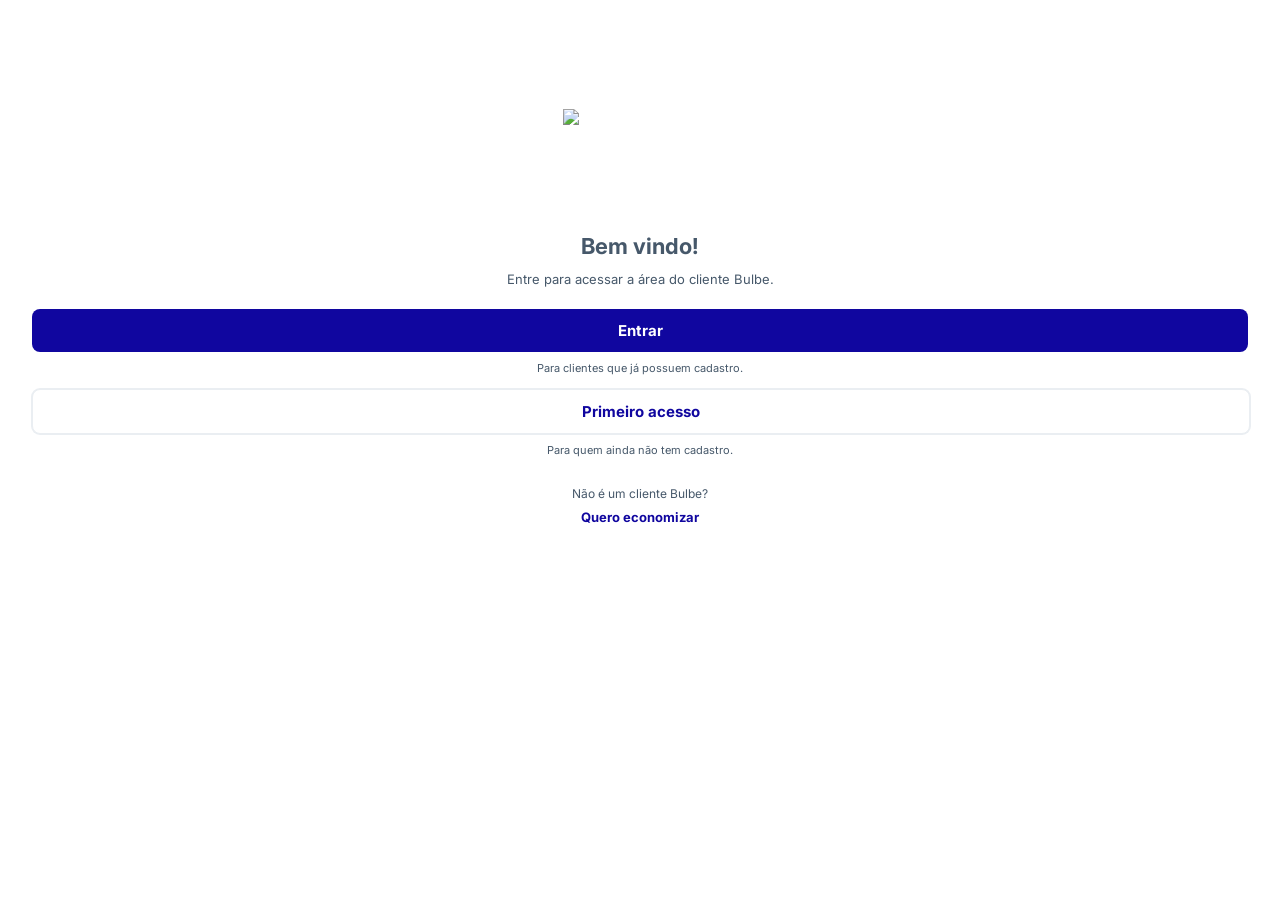
==== pages/acesso.html @ 4865ca11 "Adiciona js a tela de acesso" ====
<!DOCTYPE html>
<html lang="pt-BR">

<head>
    <meta charset="UTF-8">
    <meta name="viewport" content="width=device-width, initial-scale=1">
    <title>Bulbe · Acesso</title>
    <link rel="preconnect" href="https://fonts.googleapis.com">
    <link rel="preconnect" href="https://fonts.gstatic.com" crossorigin>
    <link href="https://fonts.googleapis.com/css2?family=Inter:wght@400;700&display=swap" rel="stylesheet">
    <link rel="stylesheet" href="assets/css/tamplate01.css">
    <link rel="stylesheet" href="assets/css/solucao-acesso.css">
</head>

<body>
    <main class="acesso">
        <header class="acesso__topo">
            <img class="acesso__logo" src="../assets/logo-bulbe-branco.svg" alt="bulbe">
            <p class="acesso__slogan">sua próxima energia</p>
        </header>

        <section class="acesso__painel">
            <h1 class="acesso__titulo">Bem vindo!</h1>
            <p class="acesso__descricao">Entre para acessar a área do cliente Bulbe.</p>

            <a class="acesso__botao acesso__botao--primario" href="#">Entrar</a>
            <p class="acesso__legenda">Para clientes que já possuem cadastro.</p>

            <a class="acesso__botao acesso__botao--secundario" href="#">Primeiro acesso</a>
            <p class="acesso__legenda">Para quem ainda não tem cadastro.</p>

            <p class="acesso__pergunta">Não é um cliente Bulbe?</p>
            <a class="acesso__link" href="#">Quero economizar</a>
        </section>
    </main>
    <script src="../assets/js/acesso.js"></script>
</body>

</html>
---- pages/assets/css/solucao-acesso.css ----
/* ==========================================================================
   solucao.css — letras, botões, cores, espaçamentos e padding da tela
   Fonte das medidas: Figma, frame "01_Acesso 1" (390 × 844)
   Depende do template.css (que define o topo azul e o painel branco)
   ========================================================================== */

:root {
    --cor-texto: #46586a;
    --cor-destaque: #10069f;
    --cor-branco: #ffffff;
    --cor-borda-botao: #eaeef2;

    --fonte: "Inter", system-ui, -apple-system, "Segoe UI", Roboto, sans-serif;
    --raio-botao: 8px;
    --altura-botao: 43px;
    --margem-lateral: 24px;
}

.acesso {
    font-family: var(--fonte);
    text-align: center;
    -webkit-font-smoothing: antialiased;
}

/* ---------- Topo azul ---------- */

.acesso__topo {
    display: flex;
    flex-direction: column;
    align-items: center;
    padding: 101px var(--margem-lateral) 0;
    color: var(--cor-branco);
}

.acesso__logo {
    display: block;
    height: 70px;
    width: auto;
    font-size: 54px;
    font-weight: 700;
    line-height: 65px;
    color: var(--cor-branco);
}

.acesso__slogan {
    margin: 3px 0 0;
    font-size: 14px;
    font-weight: 400;
    line-height: 17px;
}

/* ---------- Painel branco ---------- */

.acesso__painel {
    display: flex;
    flex-direction: column;
    padding: 34px var(--margem-lateral) 40px;
    color: var(--cor-texto);
}

.acesso__titulo {
    margin: 0;
    font-size: 22px;
    font-weight: 700;
    line-height: 27px;
}

.acesso__descricao {
    margin: 11px 0 0;
    font-size: 13px;
    font-weight: 400;
    line-height: 16px;
}

/* ---------- Botões ---------- */

.acesso__botao {
    display: flex;
    align-items: center;
    justify-content: center;
    width: 100%;
    height: var(--altura-botao);
    border: 0;
    border-radius: var(--raio-botao);
    font-family: inherit;
    font-size: 15px;
    font-weight: 700;
    line-height: 18px;
    text-decoration: none;
    cursor: pointer;
}

.acesso__botao--primario {
    margin-top: 22px;
    background: var(--cor-destaque);
    color: var(--cor-branco);
}

.acesso__botao--secundario {
    margin-top: 14px;
    background: var(--cor-branco);
    border: 1px solid var(--cor-borda-botao);
    box-shadow: 0 0 0 1px var(--cor-borda-botao);
    color: var(--cor-destaque);
}

.acesso__botao:focus-visible,
.acesso__link:focus-visible {
    outline: 3px solid rgba(16, 6, 159, 0.4);
    outline-offset: 3px;
}

/* ---------- Textos de apoio ---------- */

.acesso__legenda {
    margin: 10px 0 0;
    font-size: 11px;
    font-weight: 400;
    line-height: 13px;
}

.acesso__pergunta {
    margin: 29px 0 0;
    font-size: 12px;
    font-weight: 400;
    line-height: 15px;
}

.acesso__link {
    display: block;
    width: fit-content;
    margin: 8px auto 0;
    font-size: 13px;
    font-weight: 700;
    line-height: 16px;
    color: var(--cor-destaque);
    text-decoration: none;
}

.acesso__link:hover {
    text-decoration: underline;
}
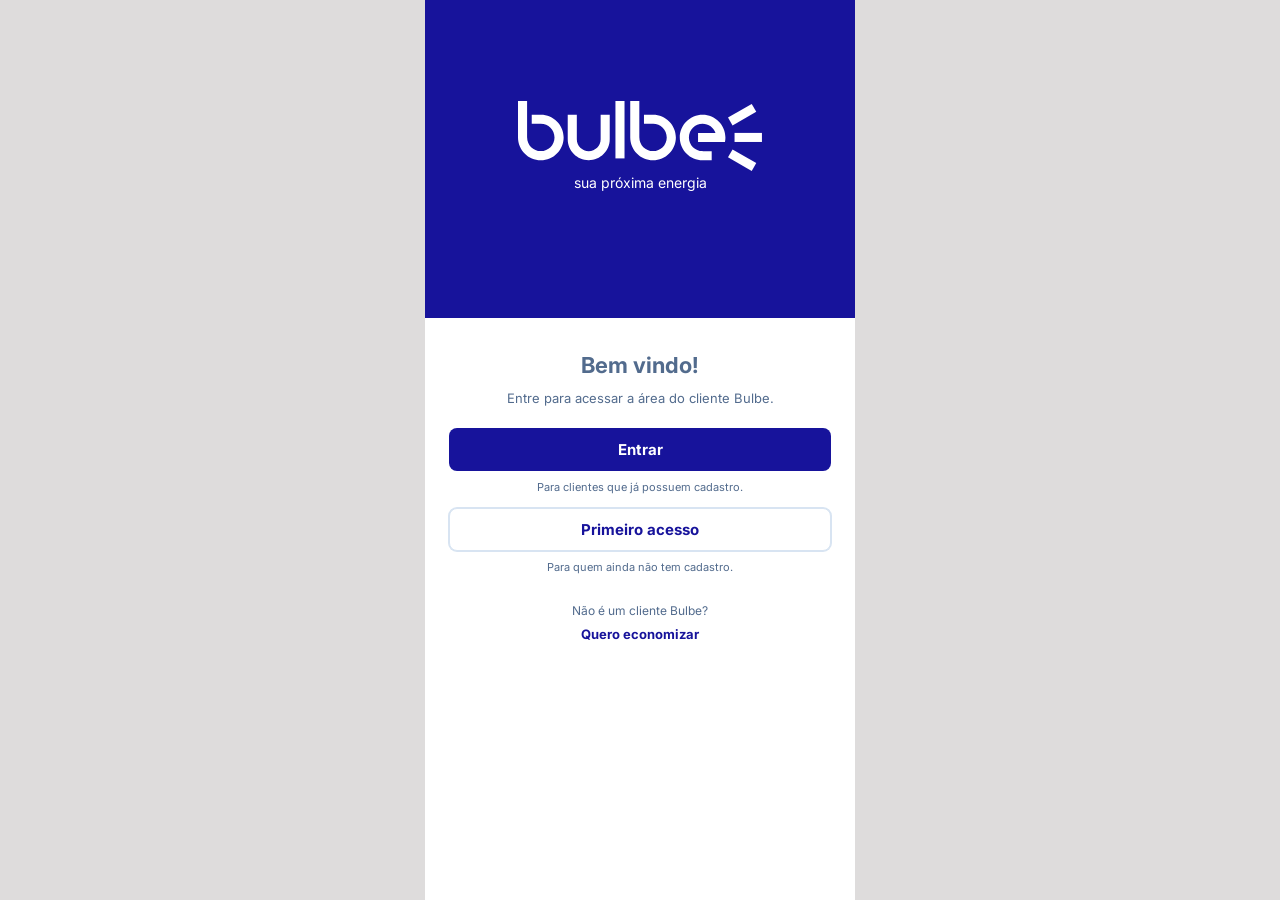
==== commit c3e0338d: "refactor: integra estilos da tela de acesso ao CSS compartilhado" ====
--- a/pages/acesso.html
+++ b/pages/acesso.html
@@ -8,14 +8,13 @@
     <link rel="preconnect" href="https://fonts.googleapis.com">
     <link rel="preconnect" href="https://fonts.gstatic.com" crossorigin>
     <link href="https://fonts.googleapis.com/css2?family=Inter:wght@400;700&display=swap" rel="stylesheet">
-    <link rel="stylesheet" href="assets/css/tamplate01.css">
-    <link rel="stylesheet" href="assets/css/solucao-acesso.css">
+    <link rel="stylesheet" href="../assets/css/style.css">
 </head>
 
 <body>
     <main class="acesso">
         <header class="acesso__topo">
-            <img class="acesso__logo" src="../assets/logo-bulbe-branco.svg" alt="bulbe">
+            <img class="acesso__logo" src="../assets/img/logo.svg" alt="Logo Bulbe">
             <p class="acesso__slogan">sua próxima energia</p>
         </header>
 
--- a/assets/css/style.css
+++ b/assets/css/style.css
@@ -0,0 +1,822 @@
+/* =====================================================
+   PARTE 1 — TEMPLATE
+   Logo, seta de voltar e economia contratada com sucesso
+===================================================== */
+
+.brand-header {
+  height: 51px;
+  display: flex;
+  justify-content: center;
+  align-items: center;
+  border-bottom: 3px solid #c9d7e2;
+}
+
+.brand-header {
+  width: 100%;
+  height: 55px;
+  position: relative;
+  display: flex;
+  align-items: center;
+  justify-content: center;
+  background: #fff;
+  border-bottom: 3px solid #c9d7e2;
+  box-sizing: border-box;
+}
+
+.brand-logo {
+  display: block;
+  width: 90px;
+  height: 35px;
+  object-fit: contain;
+  position: absolute;
+  left: 50%;
+  top: 50%;
+  transform: translate(-50%, -50%);
+}
+
+.back-button {
+  position: absolute;
+  left: 20px;
+  top: 50%;
+  transform: translateY(-50%);
+  display: flex;
+  align-items: center;
+  justify-content: center;
+}
+
+.back-button img {
+  display: block;
+  width: 53px;
+  height: 53px;
+  object-fit: contain;
+}
+
+.success-banner {
+  margin: 5px 11px 0;
+  min-height: 29px;
+  display: flex;
+  justify-content: center;
+  align-items: center;
+  gap: 4px;
+  border-radius: 6px;
+  background: #e3f8ef;
+  color: #00996a;
+  font-size: 10px;
+  font-weight: 700;
+}
+
+
+
+/* =====================================================
+   PARTE 2 — US1
+   Conteúdo da adesão e Assistente Bulbe
+===================================================== */
+
+/* Configurações gerais */
+
+* {
+  box-sizing: border-box;
+}
+
+:root {
+  --blue: #17139b;
+  --border: #d8e4f2;
+  --muted: #8195b2;
+  --green: #009f70;
+}
+
+html {
+  min-width: 320px;
+  background: #dedcdc;
+}
+
+body {
+  margin: 0;
+  padding: 0;
+  color: var(--blue);
+  font-family: Arial, Helvetica, sans-serif;
+  background: #dedcdc;
+}
+
+button,
+input {
+  font: inherit;
+}
+
+button {
+  cursor: pointer;
+}
+
+/* Estrutura principal */
+
+.phone-screen {
+  width: 100%;
+  max-width: 375px;
+  min-height: 667px;
+  margin: 0 auto;
+  padding-bottom: 17px;
+  background: #fff;
+  overflow: hidden;
+}
+
+/* Logo e elementos gráficos */
+
+.logo {
+  display: flex;
+  align-items: center;
+  gap: 6px;
+  font-size: 21px;
+  line-height: 1;
+  font-weight: 700;
+  letter-spacing: -0.7px;
+}
+
+.logo-mark {
+  width: 13px;
+  height: 23px;
+  display: flex;
+  flex-direction: column;
+  justify-content: space-between;
+  margin-left: 1px;
+}
+
+.logo-mark i,
+.mini-logo i {
+  display: block;
+  width: 11px;
+  height: 4px;
+  border-radius: 1px;
+  background: #00b98b;
+  transform: skewY(-22deg);
+}
+
+.logo-mark i:nth-child(2),
+.mini-logo i:nth-child(2) {
+  background: #00a6d8;
+  transform: skewY(0);
+}
+
+.logo-mark i:nth-child(3),
+.mini-logo i:nth-child(3) {
+  background: #ff8b36;
+  transform: skewY(22deg);
+}
+
+/* Título principal */
+
+.phone-screen h1 {
+  margin: 13px 14px 20px;
+  font-size: 17px;
+  line-height: 1.25;
+  letter-spacing: -0.25px;
+}
+
+/* Caixa de informações */
+
+.important-box {
+  margin: 0 11px;
+  min-height: 72px;
+  padding: 11px 11px 9px;
+  border-radius: 7px;
+  background: #edf5fc;
+  color: #526b8d;
+}
+
+.important-box strong {
+  display: block;
+  margin-bottom: 5px;
+  font-size: 9px;
+  color: var(--blue);
+}
+
+.important-box p {
+  margin: 0;
+  max-width: 255px;
+  font-size: 10px;
+  font-weight: 600;
+  line-height: 1.45;
+}
+
+/* Separador do assistente */
+
+.sheet-handle {
+  width: 51px;
+  height: 4px;
+  margin: 16px auto 10px;
+  border-radius: 9px;
+  background: #d8e0eb;
+}
+
+/* Área do assistente */
+
+.chat {
+  padding: 0 13px;
+}
+
+.chat-heading {
+  display: flex;
+  align-items: center;
+  justify-content: space-between;
+  margin-bottom: 10px;
+}
+
+.chat-heading h2 {
+  margin: 0 0 2px;
+  font-size: 16px;
+  line-height: 1.2;
+}
+
+.chat-heading p {
+  margin: 0;
+  color: var(--muted);
+  font-size: 10px;
+}
+
+/* Botão fechar */
+
+.close-button {
+  width: 24px;
+  height: 28px;
+  padding: 0;
+  border: 0;
+  background: transparent;
+  color: #526a88;
+  font-size: 25px;
+  font-weight: 300;
+  line-height: 1;
+}
+
+/* Mensagem inicial */
+
+.message-row {
+  display: flex;
+  align-items: flex-start;
+  gap: 8px;
+}
+
+.bot-avatar {
+  flex: 0 0 25px;
+  width: 25px;
+  height: 25px;
+  margin-top: 7px;
+  display: grid;
+  place-items: center;
+  border: 1px solid #e1e7f0;
+  border-radius: 50%;
+  background: #fff;
+}
+
+.mini-logo {
+  display: flex;
+  flex-direction: column;
+  gap: 3px;
+}
+
+.mini-logo i {
+  width: 10px;
+  height: 3px;
+}
+
+.message-bubble {
+  flex: 1;
+  min-height: 59px;
+  padding: 7px 9px;
+  border-radius: 8px;
+  background: #edf5fc;
+  color: #344e74;
+  font-size: 10px;
+  line-height: 1.5;
+}
+
+.message-time {
+  margin: 6px 0 11px 38px;
+  color: #8ca0bd;
+  font-size: 8px;
+}
+
+/* Dúvidas frequentes */
+
+.faq-title {
+  margin: 0 0 7px;
+  color: #526b8d;
+  font-size: 10px;
+  font-weight: 700;
+}
+
+.faq-list {
+  display: flex;
+  flex-direction: column;
+  gap: 5px;
+}
+
+.faq-button {
+  width: 100%;
+  min-height: 38px;
+  padding: 0 9px;
+  display: flex;
+  align-items: center;
+  justify-content: space-between;
+  gap: 8px;
+  border: 1px solid var(--border);
+  border-radius: 6px;
+  background: #fff;
+  color: var(--blue);
+  text-align: left;
+  font-size: 10px;
+}
+
+.faq-button b {
+  font-size: 23px;
+  font-weight: 600;
+  line-height: 1;
+}
+
+/* Acessibilidade dos botões */
+
+.faq-button:focus-visible,
+.close-button:focus-visible,
+.message-form button:focus-visible {
+  outline: 2px solid #00a878;
+  outline-offset: 2px;
+}
+
+/* Respostas do assistente */
+
+.chat-response {
+  margin-top: 9px;
+  padding: 9px 10px;
+  border-radius: 7px;
+  background: #edf5fc;
+  color: #344e74;
+  font-size: 10px;
+  line-height: 1.45;
+}
+
+/* Campo de mensagem */
+
+.message-form {
+  height: 40px;
+  margin-top: 22px;
+  display: flex;
+  align-items: center;
+  border: 1px solid var(--border);
+  border-radius: 7px;
+  background: #fff;
+}
+
+.message-form input {
+  min-width: 0;
+  flex: 1;
+  height: 100%;
+  padding: 0 10px;
+  border: 0;
+  outline: none;
+  border-radius: 7px;
+  color: #344e74;
+  font-size: 10px;
+}
+
+.message-form input::placeholder {
+  color: #8ba0bd;
+}
+
+.message-form button {
+  flex: 0 0 39px;
+  height: 100%;
+  display: grid;
+  place-items: center;
+  border: 0;
+  border-radius: 7px;
+  background: #fff;
+}
+
+.send-icon {
+  width: 0;
+  height: 0;
+  border-top: 8px solid transparent;
+  border-bottom: 8px solid transparent;
+  border-left: 16px solid var(--blue);
+  transform: rotate(-43deg);
+}
+
+/* Responsividade */
+
+@media (max-width: 374px) {
+  .phone-screen {
+    min-height: 100vh;
+  }
+
+  .chat {
+    padding-right: 11px;
+    padding-left: 11px;
+  }
+
+  .phone-screen h1 {
+    font-size: 16px;
+  }
+}
+
+
+
+/* =====================================================
+   PARTE 3 — US2: TELA DE ACESSO
+   Estrutura, identidade visual e componentes de acesso
+===================================================== */
+
+/* Estrutura principal */
+
+.acesso {
+  --acesso-branco: #ffffff;
+  --acesso-texto: #526b8d;
+  --acesso-margem: 24px;
+
+  display: flex;
+  flex-direction: column;
+  width: 100%;
+  max-width: 430px;
+  min-height: 100vh;
+  min-height: 100dvh;
+  margin: 0 auto;
+  background: var(--acesso-branco);
+  color: var(--acesso-texto);
+  font-family: "Inter", system-ui, -apple-system, "Segoe UI", Roboto, sans-serif;
+  text-align: center;
+  -webkit-font-smoothing: antialiased;
+}
+
+/* Topo azul */
+
+.acesso__topo {
+  flex: 0 0 318px;
+  height: 318px;
+  display: flex;
+  flex-direction: column;
+  align-items: center;
+  padding: 101px var(--acesso-margem) 0;
+  background: var(--blue);
+  color: var(--acesso-branco);
+}
+
+/* Logotipo */
+
+.acesso__logo {
+  display: block;
+  height: 70px;
+  width: auto;
+  font-size: 54px;
+  font-weight: 700;
+  line-height: 65px;
+  color: var(--acesso-branco);
+  filter: brightness(0) invert(1);
+}
+
+/* Slogan */
+
+.acesso__slogan {
+  margin: 3px 0 0;
+  font-size: 14px;
+  font-weight: 400;
+  line-height: 17px;
+}
+
+/* Painel branco */
+
+.acesso__painel {
+  flex: 1 1 auto;
+  display: flex;
+  flex-direction: column;
+  padding: 34px var(--acesso-margem) 40px;
+  background: var(--acesso-branco);
+  color: var(--acesso-texto);
+}
+
+/* Título */
+
+.acesso__titulo {
+  margin: 0;
+  font-size: 22px;
+  font-weight: 700;
+  line-height: 27px;
+  color: var(--acesso-texto);
+}
+
+/* Descrição */
+
+.acesso__descricao {
+  margin: 11px 0 0;
+  font-size: 13px;
+  font-weight: 400;
+  line-height: 16px;
+}
+
+/* Botões de acesso */
+
+.acesso__botao {
+  display: flex;
+  align-items: center;
+  justify-content: center;
+  width: 100%;
+  height: 43px;
+  border: 0;
+  border-radius: 8px;
+  font-family: inherit;
+  font-size: 15px;
+  font-weight: 700;
+  line-height: 18px;
+  text-decoration: none;
+  cursor: pointer;
+}
+
+/* Botão principal: Entrar */
+
+.acesso__botao--primario {
+  margin-top: 22px;
+  background: var(--blue);
+  color: var(--acesso-branco);
+}
+
+/* Botão secundário: Primeiro acesso */
+
+.acesso__botao--secundario {
+  margin-top: 14px;
+  background: var(--acesso-branco);
+  border: 1px solid var(--border);
+  box-shadow: 0 0 0 1px var(--border);
+  color: var(--blue);
+}
+
+/* Acessibilidade */
+
+.acesso__botao:focus-visible,
+.acesso__link:focus-visible {
+  outline: 3px solid rgba(23, 19, 155, 0.4);
+  outline-offset: 3px;
+}
+
+/* Legendas dos botões */
+
+.acesso__legenda {
+  margin: 10px 0 0;
+  font-size: 11px;
+  font-weight: 400;
+  line-height: 13px;
+}
+
+/* Pergunta inferior */
+
+.acesso__pergunta {
+  margin: 29px 0 0;
+  font-size: 12px;
+  font-weight: 400;
+  line-height: 15px;
+}
+
+/* Link: Quero economizar */
+
+.acesso__link {
+  display: block;
+  width: fit-content;
+  margin: 8px auto 0;
+  font-size: 13px;
+  font-weight: 700;
+  line-height: 16px;
+  color: var(--blue);
+  text-decoration: none;
+}
+
+.acesso__link:hover {
+  text-decoration: underline;
+}
+
+
+
+/* =====================================================
+   PARTE 4 — US3
+   Cadastro e titularidade da conta de luz
+===================================================== */
+
+/* Estrutura das telas */
+
+.phone-screen.us3 {
+  padding-bottom: 0;
+}
+
+.us3 .screen {
+  min-height: 613px;
+  padding: 22px 20px 12px;
+  display: flex;
+  flex-direction: column;
+}
+
+.us3 [hidden] {
+  display: none !important;
+}
+
+/* Contador e barra de progresso */
+
+.us3 .step-number {
+  position: absolute;
+  right: 20px;
+  color: #526b8d;
+  font-size: 11px;
+}
+
+.us3 .progress-bar {
+  height: 3px;
+  background: #c9d7e2;
+}
+
+.us3 .progress-fill {
+  width: 33.33%;
+  height: 100%;
+  background: var(--green);
+}
+
+/* Títulos e textos */
+
+.phone-screen.us3 h1 {
+  margin: 0 0 9px;
+  font-size: 19px;
+  line-height: 1.12;
+  letter-spacing: normal;
+}
+
+.us3 h2 {
+  margin: 18px 0 9px;
+  color: #344e74;
+  font-size: 12px;
+}
+
+.us3 .subtitle {
+  margin: 0 0 16px;
+  color: #526b8d;
+  font-size: 11px;
+}
+
+.us3 .description {
+  margin: 0 0 15px;
+  color: #526b8d;
+  font-size: 12px;
+  line-height: 1.4;
+}
+
+.us3 .terms {
+  margin-top: 14px;
+  color: #526b8d;
+  font-size: 10px;
+  line-height: 1.4;
+}
+
+/* Campos do formulário */
+
+.us3 label,
+.us3 .question {
+  margin: 8px 0 5px;
+  color: #344e74;
+  font-size: 11px;
+  font-weight: bold;
+}
+
+.us3 input:not([type="checkbox"]),
+.us3 select {
+  width: 100%;
+  height: 43px;
+  padding: 0 12px;
+  border: 1px solid var(--border);
+  border-radius: 6px;
+  outline: none;
+  background: white;
+  color: #344e74;
+  font-size: 12px;
+  font-family: inherit;
+}
+
+.us3 input::placeholder {
+  color: #a4b6ca;
+}
+
+.us3 input:focus,
+.us3 select:focus {
+  border-color: var(--blue);
+}
+
+/* Caixas informativas */
+
+.us3 .info-box {
+  margin-top: 12px;
+  padding: 13px;
+  border-radius: 6px;
+  background: #edf5fc;
+  color: #526b8d;
+  font-size: 11px;
+  line-height: 1.5;
+}
+
+/* Botões principais */
+
+.us3 .primary-button {
+  width: 100%;
+  min-height: 40px;
+  margin-top: auto;
+  border: none;
+  border-radius: 5px;
+  background: var(--blue);
+  color: white;
+  font-size: 12px;
+  font-weight: bold;
+  cursor: pointer;
+}
+
+.us3 .primary-button:hover {
+  background: #100d79;
+}
+
+/* Seleção da titularidade */
+
+.us3 .question {
+  margin-top: 8px;
+  margin-bottom: 10px;
+}
+
+.us3 .choice-buttons {
+  display: flex;
+  gap: 12px;
+}
+
+.us3 .choice-buttons button {
+  flex: 1;
+  height: 45px;
+  border: 1px solid var(--border);
+  border-radius: 6px;
+  background: white;
+  color: #344e74;
+  font-size: 12px;
+  font-weight: bold;
+}
+
+.us3 .choice-buttons button.selected {
+  border: 2px solid var(--blue);
+  color: var(--blue);
+}
+
+/* Campos específicos de titularidade */
+
+.us3 #campos-sim,
+.us3 #campos-nao {
+  margin-top: 5px;
+}
+
+.us3 #campos-sim label,
+.us3 #campos-nao label:not(.checkbox-label) {
+  display: block;
+}
+
+/* Checkboxes */
+
+.us3 .checkbox-label {
+  display: flex;
+  align-items: center;
+  gap: 8px;
+  margin-top: 14px;
+  color: #526b8d;
+  font-size: 10px;
+  font-weight: normal;
+  line-height: 1.4;
+  cursor: pointer;
+}
+
+.us3 .checkbox-label input {
+  accent-color: var(--blue);
+}
+
+/* Opção de salvar os dados */
+
+.us3 .save-option {
+  margin-top: auto;
+  margin-bottom: 15px;
+}
+
+.us3 #tela2 .primary-button {
+  margin-top: 0;
+}
+
+.us3 #tela2 .save-option[hidden] ~ .primary-button {
+  margin-top: auto;
+}
+
+/* Responsividade da US3 */
+
+@media (max-width: 374px) {
+  .phone-screen.us3 {
+    min-height: 100vh;
+  }
+
+  .us3 .screen {
+    padding-left: 15px;
+    padding-right: 15px;
+  }
+
+  .phone-screen.us3 h1 {
+    font-size: 17px;
+  }
+}
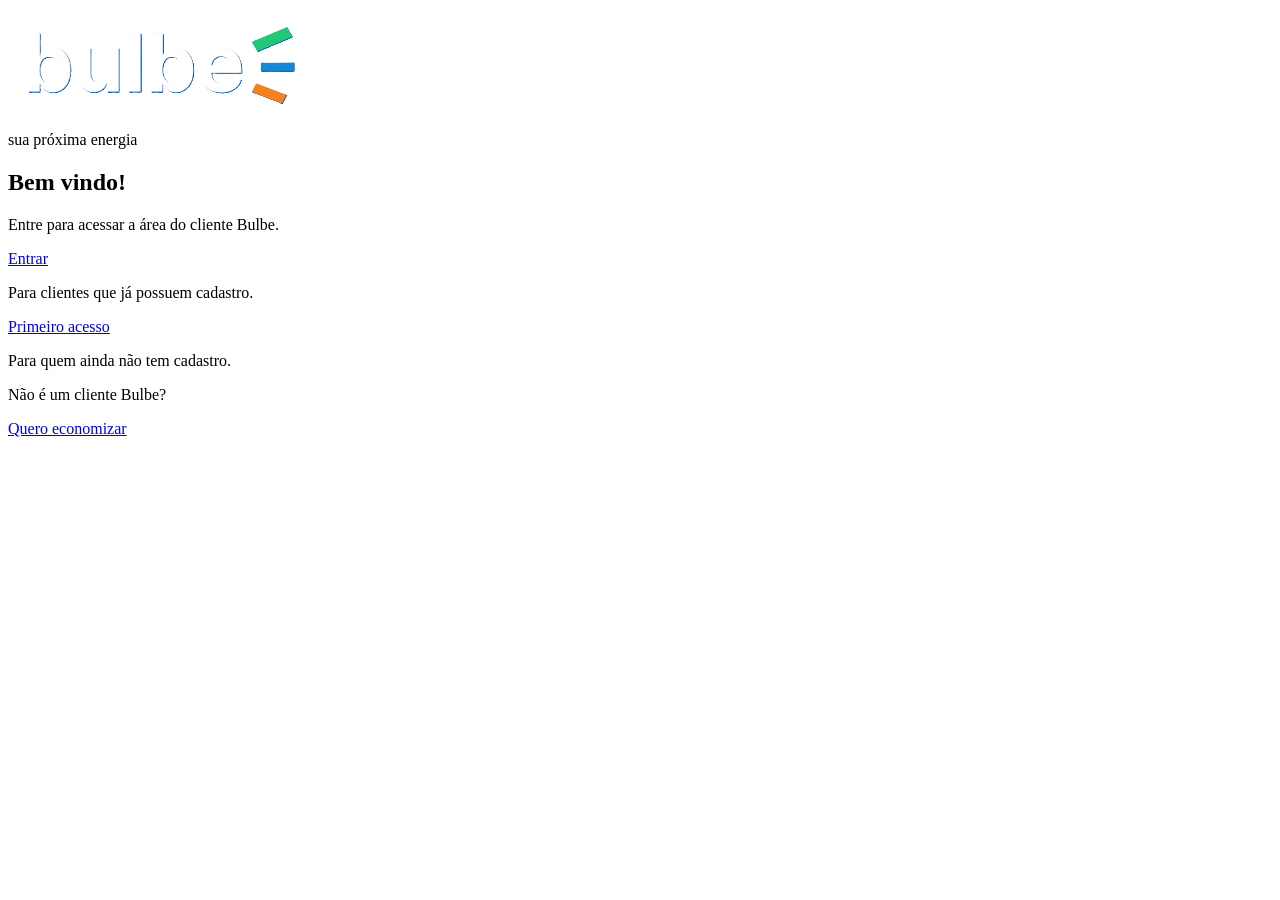
==== commit 0f443fed: "arruma template tela de acesso" ====
--- a/pages/acesso.html
+++ b/pages/acesso.html
@@ -8,13 +8,14 @@
     <link rel="preconnect" href="https://fonts.googleapis.com">
     <link rel="preconnect" href="https://fonts.gstatic.com" crossorigin>
     <link href="https://fonts.googleapis.com/css2?family=Inter:wght@400;700&display=swap" rel="stylesheet">
-    <link rel="stylesheet" href="../assets/css/style.css">
+    <link rel="stylesheet" href="../assets/css/template01.css">
+    <link rel="stylesheet" href="../assets/css/solucao-acesso.css">
 </head>
 
 <body>
     <main class="acesso">
         <header class="acesso__topo">
-            <img class="acesso__logo" src="../assets/img/logo.svg" alt="Logo Bulbe">
+            <img class="acesso__logo" src="../assets/img/bulbe.png" alt="bulbe">
             <p class="acesso__slogan">sua próxima energia</p>
         </header>
 
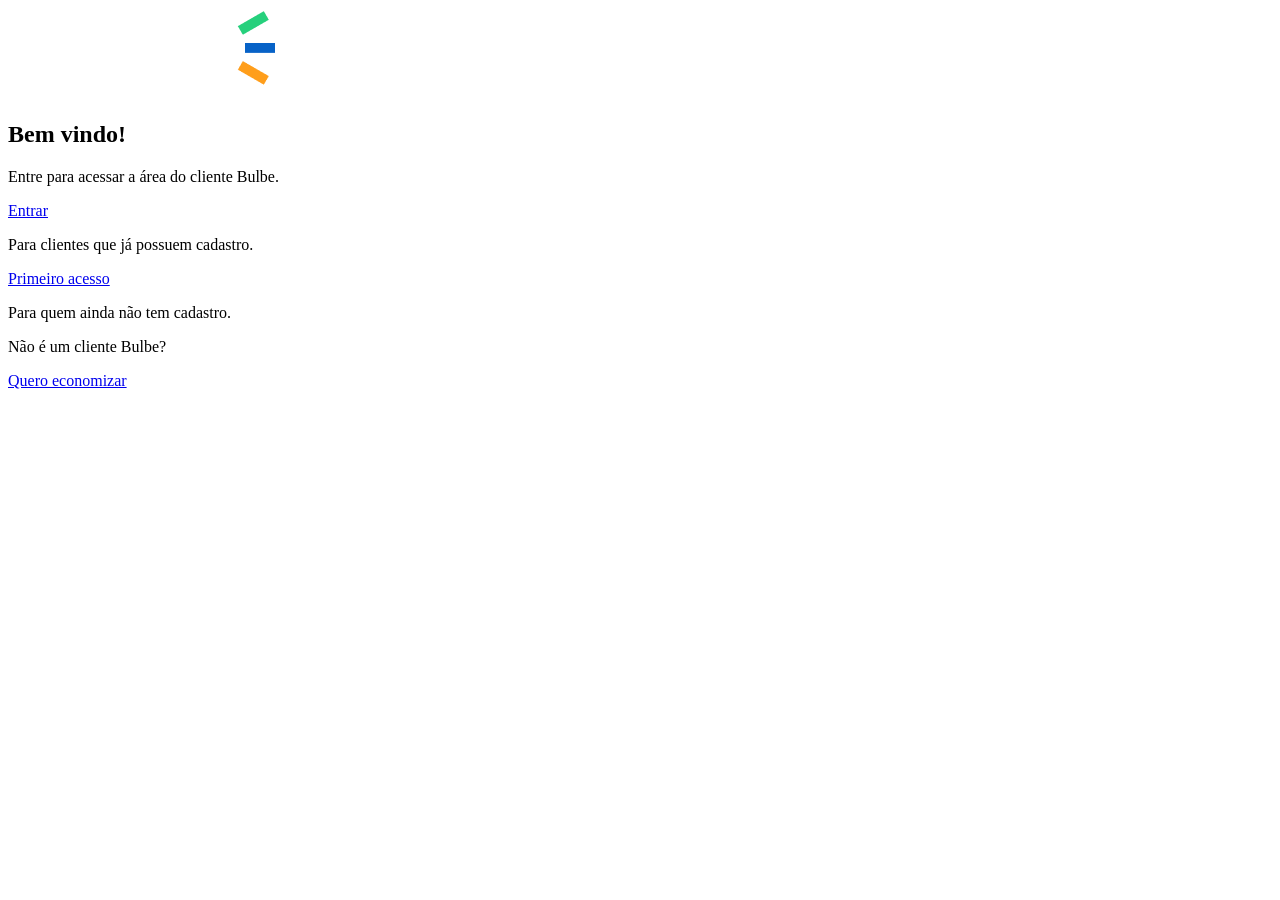
==== commit 135c9dd7: "logo certa" ====
--- a/pages/acesso.html
+++ b/pages/acesso.html
@@ -16,7 +16,6 @@
     <main class="acesso">
         <header class="acesso__topo">
             <img class="acesso__logo" src="../assets/img/bulbe.png" alt="bulbe">
-            <p class="acesso__slogan">sua próxima energia</p>
         </header>
 
         <section class="acesso__painel">
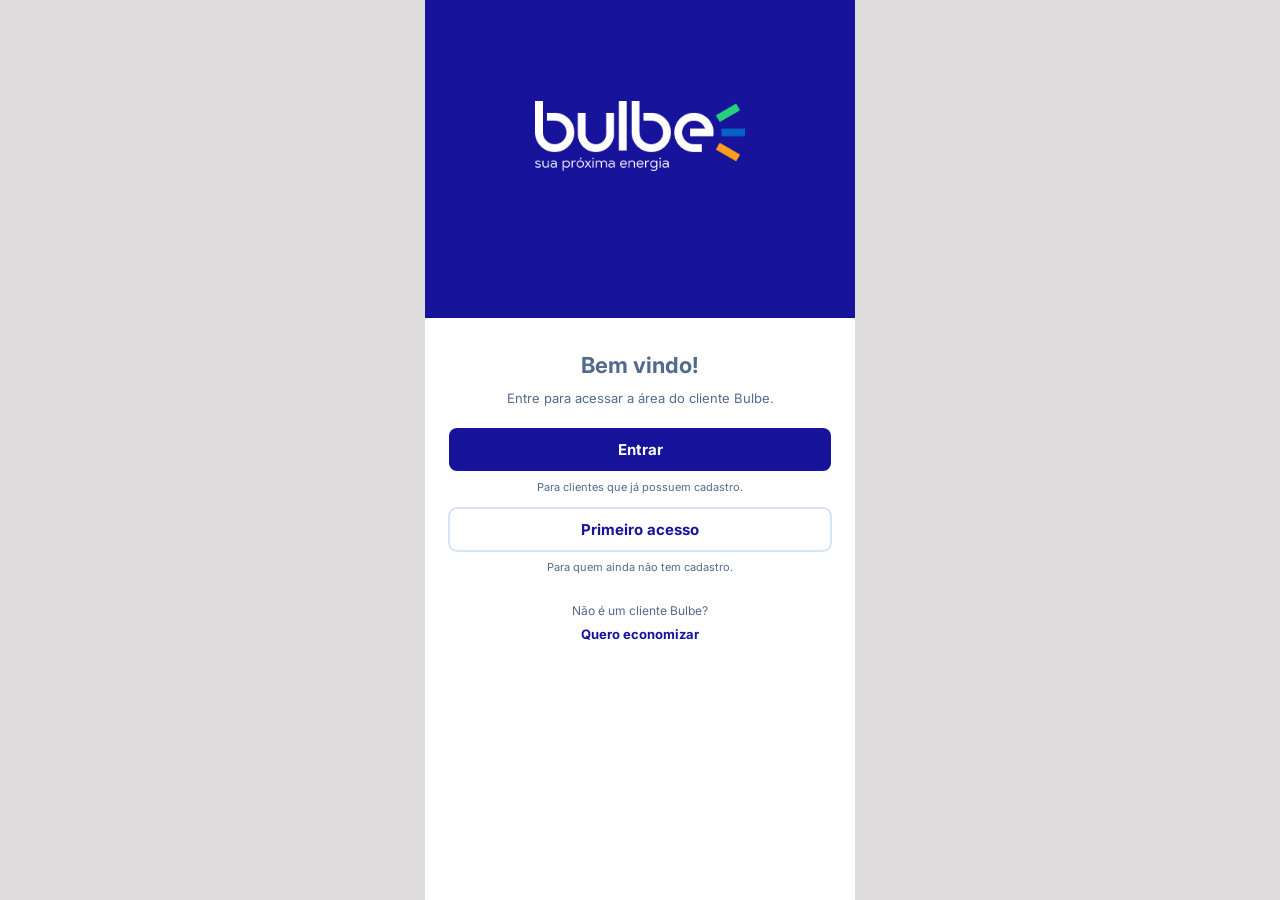
==== commit 15eff2c3: "merge: incorpora atualizacoes da main" ====
--- a/pages/acesso.html
+++ b/pages/acesso.html
@@ -8,8 +8,7 @@
     <link rel="preconnect" href="https://fonts.googleapis.com">
     <link rel="preconnect" href="https://fonts.gstatic.com" crossorigin>
     <link href="https://fonts.googleapis.com/css2?family=Inter:wght@400;700&display=swap" rel="stylesheet">
-    <link rel="stylesheet" href="../assets/css/template01.css">
-    <link rel="stylesheet" href="../assets/css/solucao-acesso.css">
+    <link rel="stylesheet" href="../assets/css/style.css">
 </head>
 
 <body>
--- a/assets/css/style.css
+++ b/assets/css/style.css
@@ -0,0 +1,821 @@
+/* =====================================================
+   PARTE 1 — TEMPLATE
+   Logo, seta de voltar e economia contratada com sucesso
+===================================================== */
+
+.brand-header {
+  height: 51px;
+  display: flex;
+  justify-content: center;
+  align-items: center;
+  border-bottom: 3px solid #c9d7e2;
+}
+
+.brand-header {
+  width: 100%;
+  height: 55px;
+  position: relative;
+  display: flex;
+  align-items: center;
+  justify-content: center;
+  background: #fff;
+  border-bottom: 3px solid #c9d7e2;
+  box-sizing: border-box;
+}
+
+.brand-logo {
+  display: block;
+  width: 90px;
+  height: 35px;
+  object-fit: contain;
+  position: absolute;
+  left: 50%;
+  top: 50%;
+  transform: translate(-50%, -50%);
+}
+
+.back-button {
+  position: absolute;
+  left: 20px;
+  top: 50%;
+  transform: translateY(-50%);
+  display: flex;
+  align-items: center;
+  justify-content: center;
+}
+
+.back-button img {
+  display: block;
+  width: 53px;
+  height: 53px;
+  object-fit: contain;
+}
+
+.success-banner {
+  margin: 5px 11px 0;
+  min-height: 29px;
+  display: flex;
+  justify-content: center;
+  align-items: center;
+  gap: 4px;
+  border-radius: 6px;
+  background: #e3f8ef;
+  color: #00996a;
+  font-size: 10px;
+  font-weight: 700;
+}
+
+
+
+/* =====================================================
+   PARTE 2 — US1
+   Conteúdo da adesão e Assistente Bulbe
+===================================================== */
+
+/* Configurações gerais */
+
+* {
+  box-sizing: border-box;
+}
+
+:root {
+  --blue: #17139b;
+  --border: #d8e4f2;
+  --muted: #8195b2;
+  --green: #009f70;
+}
+
+html {
+  min-width: 320px;
+  background: #dedcdc;
+}
+
+body {
+  margin: 0;
+  padding: 0;
+  color: var(--blue);
+  font-family: Arial, Helvetica, sans-serif;
+  background: #dedcdc;
+}
+
+button,
+input {
+  font: inherit;
+}
+
+button {
+  cursor: pointer;
+}
+
+/* Estrutura principal */
+
+.phone-screen {
+  width: 100%;
+  max-width: 375px;
+  min-height: 667px;
+  margin: 0 auto;
+  padding-bottom: 17px;
+  background: #fff;
+  overflow: hidden;
+}
+
+/* Logo e elementos gráficos */
+
+.logo {
+  display: flex;
+  align-items: center;
+  gap: 6px;
+  font-size: 21px;
+  line-height: 1;
+  font-weight: 700;
+  letter-spacing: -0.7px;
+}
+
+.logo-mark {
+  width: 13px;
+  height: 23px;
+  display: flex;
+  flex-direction: column;
+  justify-content: space-between;
+  margin-left: 1px;
+}
+
+.logo-mark i,
+.mini-logo i {
+  display: block;
+  width: 11px;
+  height: 4px;
+  border-radius: 1px;
+  background: #00b98b;
+  transform: skewY(-22deg);
+}
+
+.logo-mark i:nth-child(2),
+.mini-logo i:nth-child(2) {
+  background: #00a6d8;
+  transform: skewY(0);
+}
+
+.logo-mark i:nth-child(3),
+.mini-logo i:nth-child(3) {
+  background: #ff8b36;
+  transform: skewY(22deg);
+}
+
+/* Título principal */
+
+.phone-screen h1 {
+  margin: 13px 14px 20px;
+  font-size: 17px;
+  line-height: 1.25;
+  letter-spacing: -0.25px;
+}
+
+/* Caixa de informações */
+
+.important-box {
+  margin: 0 11px;
+  min-height: 72px;
+  padding: 11px 11px 9px;
+  border-radius: 7px;
+  background: #edf5fc;
+  color: #526b8d;
+}
+
+.important-box strong {
+  display: block;
+  margin-bottom: 5px;
+  font-size: 9px;
+  color: var(--blue);
+}
+
+.important-box p {
+  margin: 0;
+  max-width: 255px;
+  font-size: 10px;
+  font-weight: 600;
+  line-height: 1.45;
+}
+
+/* Separador do assistente */
+
+.sheet-handle {
+  width: 51px;
+  height: 4px;
+  margin: 16px auto 10px;
+  border-radius: 9px;
+  background: #d8e0eb;
+}
+
+/* Área do assistente */
+
+.chat {
+  padding: 0 13px;
+}
+
+.chat-heading {
+  display: flex;
+  align-items: center;
+  justify-content: space-between;
+  margin-bottom: 10px;
+}
+
+.chat-heading h2 {
+  margin: 0 0 2px;
+  font-size: 16px;
+  line-height: 1.2;
+}
+
+.chat-heading p {
+  margin: 0;
+  color: var(--muted);
+  font-size: 10px;
+}
+
+/* Botão fechar */
+
+.close-button {
+  width: 24px;
+  height: 28px;
+  padding: 0;
+  border: 0;
+  background: transparent;
+  color: #526a88;
+  font-size: 25px;
+  font-weight: 300;
+  line-height: 1;
+}
+
+/* Mensagem inicial */
+
+.message-row {
+  display: flex;
+  align-items: flex-start;
+  gap: 8px;
+}
+
+.bot-avatar {
+  flex: 0 0 25px;
+  width: 25px;
+  height: 25px;
+  margin-top: 7px;
+  display: grid;
+  place-items: center;
+  border: 1px solid #e1e7f0;
+  border-radius: 50%;
+  background: #fff;
+}
+
+.mini-logo {
+  display: flex;
+  flex-direction: column;
+  gap: 3px;
+}
+
+.mini-logo i {
+  width: 10px;
+  height: 3px;
+}
+
+.message-bubble {
+  flex: 1;
+  min-height: 59px;
+  padding: 7px 9px;
+  border-radius: 8px;
+  background: #edf5fc;
+  color: #344e74;
+  font-size: 10px;
+  line-height: 1.5;
+}
+
+.message-time {
+  margin: 6px 0 11px 38px;
+  color: #8ca0bd;
+  font-size: 8px;
+}
+
+/* Dúvidas frequentes */
+
+.faq-title {
+  margin: 0 0 7px;
+  color: #526b8d;
+  font-size: 10px;
+  font-weight: 700;
+}
+
+.faq-list {
+  display: flex;
+  flex-direction: column;
+  gap: 5px;
+}
+
+.faq-button {
+  width: 100%;
+  min-height: 38px;
+  padding: 0 9px;
+  display: flex;
+  align-items: center;
+  justify-content: space-between;
+  gap: 8px;
+  border: 1px solid var(--border);
+  border-radius: 6px;
+  background: #fff;
+  color: var(--blue);
+  text-align: left;
+  font-size: 10px;
+}
+
+.faq-button b {
+  font-size: 23px;
+  font-weight: 600;
+  line-height: 1;
+}
+
+/* Acessibilidade dos botões */
+
+.faq-button:focus-visible,
+.close-button:focus-visible,
+.message-form button:focus-visible {
+  outline: 2px solid #00a878;
+  outline-offset: 2px;
+}
+
+/* Respostas do assistente */
+
+.chat-response {
+  margin-top: 9px;
+  padding: 9px 10px;
+  border-radius: 7px;
+  background: #edf5fc;
+  color: #344e74;
+  font-size: 10px;
+  line-height: 1.45;
+}
+
+/* Campo de mensagem */
+
+.message-form {
+  height: 40px;
+  margin-top: 22px;
+  display: flex;
+  align-items: center;
+  border: 1px solid var(--border);
+  border-radius: 7px;
+  background: #fff;
+}
+
+.message-form input {
+  min-width: 0;
+  flex: 1;
+  height: 100%;
+  padding: 0 10px;
+  border: 0;
+  outline: none;
+  border-radius: 7px;
+  color: #344e74;
+  font-size: 10px;
+}
+
+.message-form input::placeholder {
+  color: #8ba0bd;
+}
+
+.message-form button {
+  flex: 0 0 39px;
+  height: 100%;
+  display: grid;
+  place-items: center;
+  border: 0;
+  border-radius: 7px;
+  background: #fff;
+}
+
+.send-icon {
+  width: 0;
+  height: 0;
+  border-top: 8px solid transparent;
+  border-bottom: 8px solid transparent;
+  border-left: 16px solid var(--blue);
+  transform: rotate(-43deg);
+}
+
+/* Responsividade */
+
+@media (max-width: 374px) {
+  .phone-screen {
+    min-height: 100vh;
+  }
+
+  .chat {
+    padding-right: 11px;
+    padding-left: 11px;
+  }
+
+  .phone-screen h1 {
+    font-size: 16px;
+  }
+}
+
+
+
+/* =====================================================
+   PARTE 3 — US2: TELA DE ACESSO
+   Estrutura, identidade visual e componentes de acesso
+===================================================== */
+
+/* Estrutura principal */
+
+.acesso {
+  --acesso-branco: #ffffff;
+  --acesso-texto: #526b8d;
+  --acesso-margem: 24px;
+
+  display: flex;
+  flex-direction: column;
+  width: 100%;
+  max-width: 430px;
+  min-height: 100vh;
+  min-height: 100dvh;
+  margin: 0 auto;
+  background: var(--acesso-branco);
+  color: var(--acesso-texto);
+  font-family: "Inter", system-ui, -apple-system, "Segoe UI", Roboto, sans-serif;
+  text-align: center;
+  -webkit-font-smoothing: antialiased;
+}
+
+/* Topo azul */
+
+.acesso__topo {
+  flex: 0 0 318px;
+  height: 318px;
+  display: flex;
+  flex-direction: column;
+  align-items: center;
+  padding: 101px var(--acesso-margem) 0;
+  background: var(--blue);
+  color: var(--acesso-branco);
+}
+
+/* Logotipo */
+
+.acesso__logo {
+  display: block;
+  height: 70px;
+  width: auto;
+  font-size: 54px;
+  font-weight: 700;
+  line-height: 65px;
+  color: var(--acesso-branco);
+}
+
+/* Slogan */
+
+.acesso__slogan {
+  margin: 3px 0 0;
+  font-size: 14px;
+  font-weight: 400;
+  line-height: 17px;
+}
+
+/* Painel branco */
+
+.acesso__painel {
+  flex: 1 1 auto;
+  display: flex;
+  flex-direction: column;
+  padding: 34px var(--acesso-margem) 40px;
+  background: var(--acesso-branco);
+  color: var(--acesso-texto);
+}
+
+/* Título */
+
+.acesso__titulo {
+  margin: 0;
+  font-size: 22px;
+  font-weight: 700;
+  line-height: 27px;
+  color: var(--acesso-texto);
+}
+
+/* Descrição */
+
+.acesso__descricao {
+  margin: 11px 0 0;
+  font-size: 13px;
+  font-weight: 400;
+  line-height: 16px;
+}
+
+/* Botões de acesso */
+
+.acesso__botao {
+  display: flex;
+  align-items: center;
+  justify-content: center;
+  width: 100%;
+  height: 43px;
+  border: 0;
+  border-radius: 8px;
+  font-family: inherit;
+  font-size: 15px;
+  font-weight: 700;
+  line-height: 18px;
+  text-decoration: none;
+  cursor: pointer;
+}
+
+/* Botão principal: Entrar */
+
+.acesso__botao--primario {
+  margin-top: 22px;
+  background: var(--blue);
+  color: var(--acesso-branco);
+}
+
+/* Botão secundário: Primeiro acesso */
+
+.acesso__botao--secundario {
+  margin-top: 14px;
+  background: var(--acesso-branco);
+  border: 1px solid var(--border);
+  box-shadow: 0 0 0 1px var(--border);
+  color: var(--blue);
+}
+
+/* Acessibilidade */
+
+.acesso__botao:focus-visible,
+.acesso__link:focus-visible {
+  outline: 3px solid rgba(23, 19, 155, 0.4);
+  outline-offset: 3px;
+}
+
+/* Legendas dos botões */
+
+.acesso__legenda {
+  margin: 10px 0 0;
+  font-size: 11px;
+  font-weight: 400;
+  line-height: 13px;
+}
+
+/* Pergunta inferior */
+
+.acesso__pergunta {
+  margin: 29px 0 0;
+  font-size: 12px;
+  font-weight: 400;
+  line-height: 15px;
+}
+
+/* Link: Quero economizar */
+
+.acesso__link {
+  display: block;
+  width: fit-content;
+  margin: 8px auto 0;
+  font-size: 13px;
+  font-weight: 700;
+  line-height: 16px;
+  color: var(--blue);
+  text-decoration: none;
+}
+
+.acesso__link:hover {
+  text-decoration: underline;
+}
+
+
+
+/* =====================================================
+   PARTE 4 — US3
+   Cadastro e titularidade da conta de luz
+===================================================== */
+
+/* Estrutura das telas */
+
+.phone-screen.us3 {
+  padding-bottom: 0;
+}
+
+.us3 .screen {
+  min-height: 613px;
+  padding: 22px 20px 12px;
+  display: flex;
+  flex-direction: column;
+}
+
+.us3 [hidden] {
+  display: none !important;
+}
+
+/* Contador e barra de progresso */
+
+.us3 .step-number {
+  position: absolute;
+  right: 20px;
+  color: #526b8d;
+  font-size: 11px;
+}
+
+.us3 .progress-bar {
+  height: 3px;
+  background: #c9d7e2;
+}
+
+.us3 .progress-fill {
+  width: 33.33%;
+  height: 100%;
+  background: var(--green);
+}
+
+/* Títulos e textos */
+
+.phone-screen.us3 h1 {
+  margin: 0 0 9px;
+  font-size: 19px;
+  line-height: 1.12;
+  letter-spacing: normal;
+}
+
+.us3 h2 {
+  margin: 18px 0 9px;
+  color: #344e74;
+  font-size: 12px;
+}
+
+.us3 .subtitle {
+  margin: 0 0 16px;
+  color: #526b8d;
+  font-size: 11px;
+}
+
+.us3 .description {
+  margin: 0 0 15px;
+  color: #526b8d;
+  font-size: 12px;
+  line-height: 1.4;
+}
+
+.us3 .terms {
+  margin-top: 14px;
+  color: #526b8d;
+  font-size: 10px;
+  line-height: 1.4;
+}
+
+/* Campos do formulário */
+
+.us3 label,
+.us3 .question {
+  margin: 8px 0 5px;
+  color: #344e74;
+  font-size: 11px;
+  font-weight: bold;
+}
+
+.us3 input:not([type="checkbox"]),
+.us3 select {
+  width: 100%;
+  height: 43px;
+  padding: 0 12px;
+  border: 1px solid var(--border);
+  border-radius: 6px;
+  outline: none;
+  background: white;
+  color: #344e74;
+  font-size: 12px;
+  font-family: inherit;
+}
+
+.us3 input::placeholder {
+  color: #a4b6ca;
+}
+
+.us3 input:focus,
+.us3 select:focus {
+  border-color: var(--blue);
+}
+
+/* Caixas informativas */
+
+.us3 .info-box {
+  margin-top: 12px;
+  padding: 13px;
+  border-radius: 6px;
+  background: #edf5fc;
+  color: #526b8d;
+  font-size: 11px;
+  line-height: 1.5;
+}
+
+/* Botões principais */
+
+.us3 .primary-button {
+  width: 100%;
+  min-height: 40px;
+  margin-top: auto;
+  border: none;
+  border-radius: 5px;
+  background: var(--blue);
+  color: white;
+  font-size: 12px;
+  font-weight: bold;
+  cursor: pointer;
+}
+
+.us3 .primary-button:hover {
+  background: #100d79;
+}
+
+/* Seleção da titularidade */
+
+.us3 .question {
+  margin-top: 8px;
+  margin-bottom: 10px;
+}
+
+.us3 .choice-buttons {
+  display: flex;
+  gap: 12px;
+}
+
+.us3 .choice-buttons button {
+  flex: 1;
+  height: 45px;
+  border: 1px solid var(--border);
+  border-radius: 6px;
+  background: white;
+  color: #344e74;
+  font-size: 12px;
+  font-weight: bold;
+}
+
+.us3 .choice-buttons button.selected {
+  border: 2px solid var(--blue);
+  color: var(--blue);
+}
+
+/* Campos específicos de titularidade */
+
+.us3 #campos-sim,
+.us3 #campos-nao {
+  margin-top: 5px;
+}
+
+.us3 #campos-sim label,
+.us3 #campos-nao label:not(.checkbox-label) {
+  display: block;
+}
+
+/* Checkboxes */
+
+.us3 .checkbox-label {
+  display: flex;
+  align-items: center;
+  gap: 8px;
+  margin-top: 14px;
+  color: #526b8d;
+  font-size: 10px;
+  font-weight: normal;
+  line-height: 1.4;
+  cursor: pointer;
+}
+
+.us3 .checkbox-label input {
+  accent-color: var(--blue);
+}
+
+/* Opção de salvar os dados */
+
+.us3 .save-option {
+  margin-top: auto;
+  margin-bottom: 15px;
+}
+
+.us3 #tela2 .primary-button {
+  margin-top: 0;
+}
+
+.us3 #tela2 .save-option[hidden] ~ .primary-button {
+  margin-top: auto;
+}
+
+/* Responsividade da US3 */
+
+@media (max-width: 374px) {
+  .phone-screen.us3 {
+    min-height: 100vh;
+  }
+
+  .us3 .screen {
+    padding-left: 15px;
+    padding-right: 15px;
+  }
+
+  .phone-screen.us3 h1 {
+    font-size: 17px;
+  }
+}
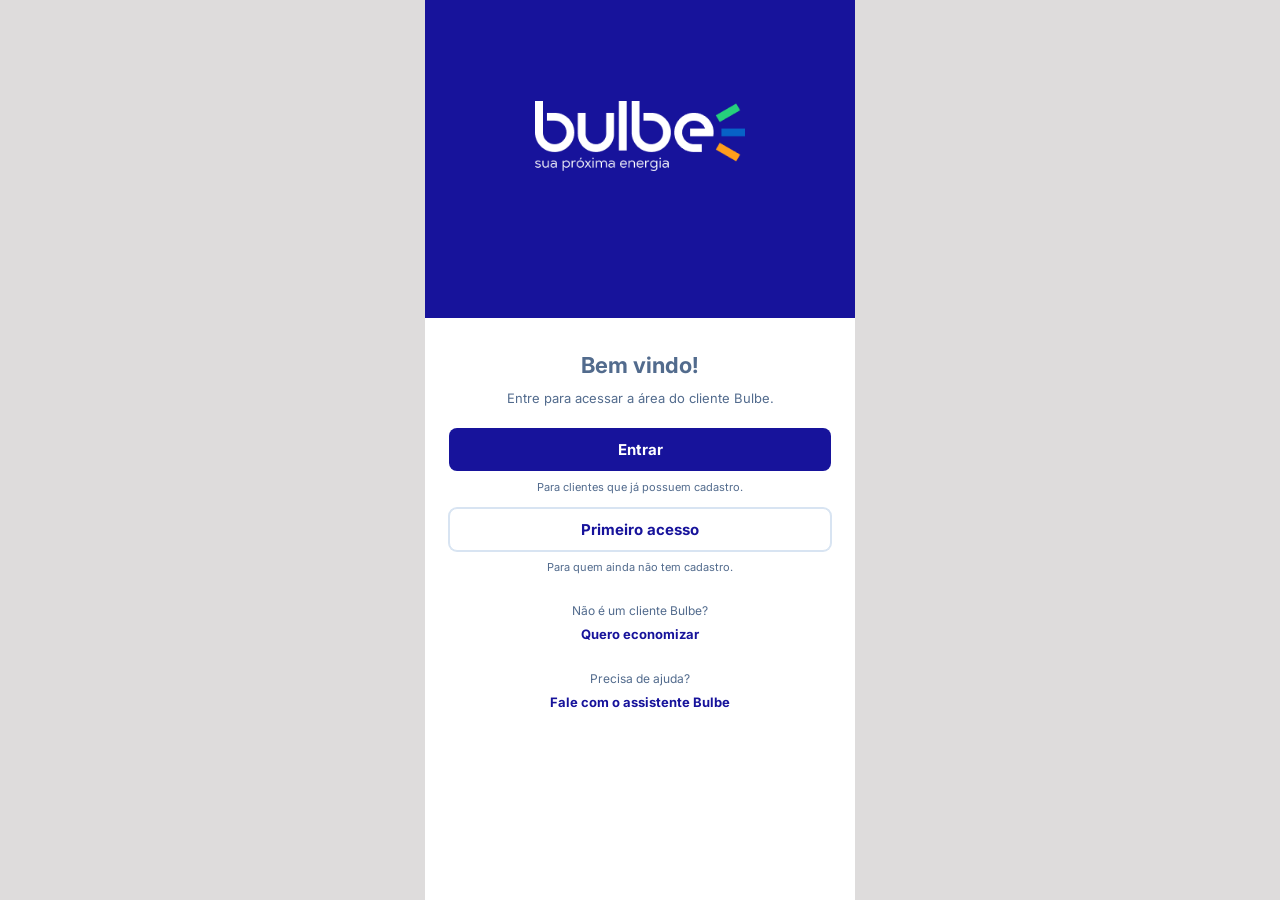
==== commit 098a8320: "Integra fluxo de navegação das telas Bulbe" ====
--- a/pages/acesso.html
+++ b/pages/acesso.html
@@ -29,9 +29,11 @@
 
             <p class="acesso__pergunta">Não é um cliente Bulbe?</p>
             <a class="acesso__link" href="#">Quero economizar</a>
+            <p class="acesso__pergunta">Precisa de ajuda?</p>
+            <a class="acesso__link" href="US1.html">Fale com o assistente Bulbe</a>
         </section>
     </main>
     <script src="../assets/js/acesso.js"></script>
 </body>
 
-</html>+</html>
--- a/assets/css/style.css
+++ b/assets/css/style.css
@@ -1,15 +1,45 @@
+/* =====================================================
+   CONFIGURAÇÕES GLOBAIS
+   Reset, variáveis e estilos básicos
+===================================================== */
+
+* {
+  box-sizing: border-box;
+}
+
+:root {
+  --blue: #17139b;
+  --border: #d8e4f2;
+  --muted: #8195b2;
+  --green: #009f70;
+}
+
+html {
+  min-width: 320px;
+  background: #dedcdc;
+}
+
+body {
+  margin: 0;
+  padding: 0;
+  color: var(--blue);
+  font-family: Arial, Helvetica, sans-serif;
+  background: #dedcdc;
+}
+
+button,
+input {
+  font: inherit;
+}
+
+button {
+  cursor: pointer;
+}
+
 /* =====================================================
    PARTE 1 — TEMPLATE
    Logo, seta de voltar e economia contratada com sucesso
 ===================================================== */
-
-.brand-header {
-  height: 51px;
-  display: flex;
-  justify-content: center;
-  align-items: center;
-  border-bottom: 3px solid #c9d7e2;
-}
 
 .brand-header {
   width: 100%;
@@ -42,6 +72,10 @@
   display: flex;
   align-items: center;
   justify-content: center;
+  padding: 0;
+  border: none;
+  background: transparent;
+  cursor: pointer;
 }
 
 .back-button img {
@@ -51,63 +85,7 @@
   object-fit: contain;
 }
 
-.success-banner {
-  margin: 5px 11px 0;
-  min-height: 29px;
-  display: flex;
-  justify-content: center;
-  align-items: center;
-  gap: 4px;
-  border-radius: 6px;
-  background: #e3f8ef;
-  color: #00996a;
-  font-size: 10px;
-  font-weight: 700;
-}
-
-
-
-/* =====================================================
-   PARTE 2 — US1
-   Conteúdo da adesão e Assistente Bulbe
-===================================================== */
-
-/* Configurações gerais */
-
-* {
-  box-sizing: border-box;
-}
-
-:root {
-  --blue: #17139b;
-  --border: #d8e4f2;
-  --muted: #8195b2;
-  --green: #009f70;
-}
-
-html {
-  min-width: 320px;
-  background: #dedcdc;
-}
-
-body {
-  margin: 0;
-  padding: 0;
-  color: var(--blue);
-  font-family: Arial, Helvetica, sans-serif;
-  background: #dedcdc;
-}
-
-button,
-input {
-  font: inherit;
-}
-
-button {
-  cursor: pointer;
-}
-
-/* Estrutura principal */
+/* Estrutura compartilhada das telas */
 
 .phone-screen {
   width: 100%;
@@ -119,6 +97,43 @@
   overflow: hidden;
 }
 
+.success-banner {
+  margin: 5px 11px 0;
+  min-height: 29px;
+  display: flex;
+  justify-content: center;
+  align-items: center;
+  gap: 4px;
+  border-radius: 6px;
+  background: #e3f8ef;
+  color: #00996a;
+  font-size: 10px;
+  font-weight: 700;
+}
+
+/* Botões principais — US3, US4 e US5 */
+
+.us3 .primary-button,
+.us4 .btn-primary,
+.us5 #btn-acompanhar {
+  width: 100%;
+  min-height: 40px;
+  padding: 0 12px;
+  border: none;
+  border-radius: 5px;
+  background: var(--blue);
+  color: #fff;
+  font-size: 12px;
+  font-weight: 700;
+  font-family: inherit;
+  cursor: pointer;
+}
+
+/* =====================================================
+   PARTE 2 — US1
+   Conteúdo da adesão e Assistente Bulbe
+===================================================== */
+
 /* Logo e elementos gráficos */
 
 .logo {
@@ -164,7 +179,7 @@
 
 /* Título principal */
 
-.phone-screen h1 {
+.us1 h1 {
   margin: 13px 14px 20px;
   font-size: 17px;
   line-height: 1.25;
@@ -411,12 +426,10 @@
     padding-left: 11px;
   }
 
-  .phone-screen h1 {
+  .us1 h1 {
     font-size: 16px;
   }
 }
-
-
 
 /* =====================================================
    PARTE 3 — US2: TELA DE ACESSO
@@ -439,7 +452,13 @@
   margin: 0 auto;
   background: var(--acesso-branco);
   color: var(--acesso-texto);
-  font-family: "Inter", system-ui, -apple-system, "Segoe UI", Roboto, sans-serif;
+  font-family:
+    "Inter",
+    system-ui,
+    -apple-system,
+    "Segoe UI",
+    Roboto,
+    sans-serif;
   text-align: center;
   -webkit-font-smoothing: antialiased;
 }
@@ -587,10 +606,550 @@
   text-decoration: underline;
 }
 
-
-
 /* =====================================================
-   PARTE 4 — US3
+   PARTE 4 — US2: CARROSSEL
+   Onboarding e apresentação da Bulbe
+===================================================== */
+
+body.pagina-carrossel {
+  /* Identidade visual padronizada */
+  --cor-primaria: var(--blue);
+  --cor-destaque: var(--green);
+  --verde-texto: var(--green);
+
+  /* Cores e propriedades específicas */
+  --cor-texto: #252e4f;
+  --texto-suave: #7d8296;
+  --ponto-inativo: #cbd1dc;
+  --cor-fundo: #f7f9fc;
+  --fundo-ilustracao: linear-gradient(
+    180deg,
+    #f5f8fe 0%,
+    #f6fbfb 55%,
+    #f2faf7 100%
+  );
+
+  --fonte: "Poppins", system-ui, -apple-system, "Segoe UI", sans-serif;
+  --margem: 26px;
+  --largura-max: 430px;
+
+  margin: 0;
+  background: var(--cor-fundo);
+  color: var(--cor-texto);
+  font-family: var(--fonte);
+  -webkit-font-smoothing: antialiased;
+}
+
+:where(.pagina-carrossel) :where(p, h1) {
+  margin: 0;
+}
+
+/* ===== Estrutura da tela ===== */
+.carrossel {
+  max-width: var(--largura-max);
+  min-height: 100dvh;
+  height: 100dvh;
+  margin: 0 auto;
+  background: #fff;
+  display: flex;
+  flex-direction: column;
+  overflow: hidden;
+}
+
+/* ===== Cabeçalho ===== */
+.carrossel__cabecalho {
+  flex: 0 0 auto;
+  position: relative;
+  height: 58px;
+  padding: 28px var(--margem) 0;
+  display: flex;
+  align-items: center;
+  justify-content: space-between;
+}
+
+.carrossel__voltar {
+  display: inline-flex;
+  align-items: center;
+}
+
+.carrossel__seta {
+  width: 28px;
+  height: auto;
+  display: block;
+}
+
+.carrossel__logo {
+  position: absolute;
+  left: 50%;
+  top: 28px;
+  transform: translateX(-50%);
+  height: 24px;
+  width: auto;
+  display: block;
+}
+
+.carrossel__pular {
+  background: none;
+  border: 0;
+  padding: 4px 0;
+  cursor: pointer;
+  font-size: 13px;
+  font-weight: 600;
+  color: var(--cor-primaria);
+}
+
+/* ===== Faixa de slides (rolagem horizontal com "snap") ===== */
+.carrossel__faixa {
+  flex: 1 1 auto;
+  display: flex;
+  overflow-x: auto;
+  scroll-snap-type: x mandatory;
+  scrollbar-width: none;
+  overscroll-behavior-x: contain;
+  min-height: 0;
+}
+
+.carrossel__faixa::-webkit-scrollbar {
+  display: none;
+}
+
+.carrossel__slide {
+  flex: 0 0 100%;
+  scroll-snap-align: start;
+  padding: 4px var(--margem) 0;
+  overflow-y: auto;
+}
+
+/* ===== Texto ===== */
+.carrossel__etiqueta {
+  margin-top: 30px;
+  font-size: 10px;
+  line-height: 15px;
+  font-weight: 600;
+  letter-spacing: 0.08em;
+  text-transform: uppercase;
+  color: var(--verde-texto);
+}
+
+.carrossel__titulo {
+  margin-top: 8px;
+  font-size: 26px;
+  line-height: 33px;
+  font-weight: 400;
+  color: var(--cor-primaria);
+}
+
+.carrossel__texto {
+  margin-top: 14px;
+  font-size: 13.5px;
+  line-height: 24px;
+  font-weight: 400;
+  color: var(--cor-texto);
+}
+
+/* ===== Rodapé ===== */
+.carrossel__rodape {
+  flex: 0 0 auto;
+  padding: 0 var(--margem) 20px;
+  display: flex;
+  flex-direction: column;
+  align-items: stretch;
+}
+
+.carrossel__pontos {
+  display: flex;
+  justify-content: center;
+  gap: 8px;
+  margin-bottom: 14px;
+}
+
+.carrossel__ponto {
+  width: 8px;
+  height: 8px;
+  padding: 0;
+  border: 0;
+  border-radius: 99px;
+  background: var(--ponto-inativo);
+  cursor: pointer;
+  transition:
+    width 0.25s,
+    background 0.25s;
+}
+
+.carrossel__ponto.is-ativo {
+  width: 26px;
+  background: var(--cor-destaque);
+}
+
+.carrossel__botao {
+  display: flex;
+  align-items: center;
+  justify-content: center;
+  height: 53px;
+  border-radius: 12px;
+  background: var(--cor-primaria);
+  color: #fff;
+  text-decoration: none;
+  font-size: 15px;
+  font-weight: 500;
+  box-shadow: 0 10px 24px rgba(8, 11, 120, 0.22);
+}
+
+.carrossel__dica {
+  margin-top: 12px;
+  text-align: center;
+  font-size: 10px;
+  line-height: 14px;
+  color: var(--texto-suave);
+}
+
+.carrossel__dica[hidden] {
+  display: none;
+}
+
+/* ===== Ilustração (cartão com fundo degradê) ===== */
+.ilustracao {
+  position: relative;
+  overflow: hidden;
+  height: 279px;
+  border-radius: 24px;
+  background: var(--fundo-ilustracao);
+}
+
+.ilustracao__circulo-verde {
+  position: absolute;
+  left: -22px;
+  bottom: -34px;
+  width: 104px;
+  height: 104px;
+  border-radius: 50%;
+  background: #dcf4ea;
+  opacity: 0.9;
+}
+
+.ilustracao__anel {
+  position: absolute;
+  border-radius: 50%;
+  border: 1px solid #e3e8ef;
+}
+
+.ilustracao__anel--topo {
+  right: -50px;
+  top: -60px;
+  width: 170px;
+  height: 170px;
+}
+
+.ilustracao__selo {
+  position: absolute;
+  left: 14px;
+  top: 14px;
+  width: 44px;
+  height: 44px;
+  background: #fff;
+  border-radius: 12px;
+  display: grid;
+  place-items: center;
+  box-shadow: 0 4px 12px rgba(8, 11, 120, 0.08);
+}
+
+.ilustracao
+  > *:not(.ilustracao__circulo-verde):not(.ilustracao__anel):not(
+    .ilustracao__selo
+  ) {
+  position: absolute;
+}
+
+/* --- slide 1: fluxo Bulbe -> Sua conta --- */
+.fluxo {
+  left: 0;
+  right: 0;
+  top: 70px;
+  display: flex;
+  justify-content: center;
+  align-items: flex-start;
+  gap: 14px;
+}
+
+.fluxo__item {
+  width: 96px;
+  display: flex;
+  flex-direction: column;
+  align-items: center;
+  text-align: center;
+}
+
+.fluxo__icone {
+  width: 70px;
+  height: 70px;
+  border-radius: 22px 20px 24px 20px;
+  display: grid;
+  place-items: center;
+}
+
+.fluxo__icone--verde {
+  background: var(--cor-destaque);
+  transform: rotate(-4deg);
+}
+
+.fluxo__icone--azul {
+  background: var(--cor-primaria);
+  transform: rotate(5deg);
+}
+
+.fluxo__titulo {
+  margin-top: 14px;
+  font-size: 13px;
+  line-height: 18px;
+  font-weight: 600;
+  color: var(--cor-primaria);
+}
+
+.fluxo__sub {
+  font-size: 10px;
+  line-height: 14px;
+  color: var(--texto-suave);
+}
+
+.fluxo__seta {
+  margin-top: 26px;
+  display: flex;
+  flex-direction: column;
+  align-items: center;
+  gap: 4px;
+  font-size: 8px;
+  color: var(--cor-destaque);
+}
+
+/* --- slide 2: 15% --- */
+.desconto {
+  left: 50%;
+  top: 50%;
+  width: 140px;
+  height: 140px;
+  transform: translate(-50%, -50%);
+}
+
+.desconto__anel {
+  position: absolute;
+  border-radius: 50%;
+}
+
+.desconto__anel--ext {
+  inset: -28px;
+  border: 1px dashed var(--cor-destaque);
+  opacity: 0.7;
+}
+
+.desconto__anel--int {
+  inset: -14px;
+  border: 1px solid #d3d6ee;
+}
+
+.desconto__miolo {
+  position: absolute;
+  inset: 0;
+  border-radius: 50%;
+  background: var(--cor-primaria);
+  color: #fff;
+  display: flex;
+  flex-direction: column;
+  align-items: center;
+  justify-content: center;
+}
+
+.desconto__ate {
+  font-size: 11px;
+  line-height: 14px;
+}
+
+.desconto__valor {
+  font-size: 34px;
+  line-height: 38px;
+  font-weight: 600;
+}
+
+.desconto__de {
+  font-size: 10px;
+  line-height: 14px;
+}
+
+.desconto__pilula {
+  position: absolute;
+  padding: 3px 9px;
+  border-radius: 99px;
+  background: #fff;
+  color: var(--verde-texto);
+  font-size: 8px;
+  line-height: 12px;
+  white-space: nowrap;
+  box-shadow: 0 3px 10px rgba(8, 11, 120, 0.1);
+}
+
+.desconto__pilula--a {
+  right: -64px;
+  top: -26px;
+}
+
+.desconto__pilula--b {
+  left: -52px;
+  bottom: -12px;
+}
+
+/* --- slide 3: até 90 dias --- */
+.prazo {
+  left: 0;
+  right: 0;
+  top: 50px;
+  display: flex;
+  flex-direction: column;
+  align-items: center;
+}
+
+.prazo__cartao {
+  width: 82%;
+  border-radius: 14px;
+  background: #fff;
+  overflow: hidden;
+  box-shadow: 0 8px 22px rgba(8, 11, 120, 0.1);
+}
+
+.prazo__topo {
+  background: var(--cor-primaria);
+  color: #fff;
+  text-align: center;
+  font-size: 8px;
+  line-height: 12px;
+  font-weight: 600;
+  letter-spacing: 0.06em;
+  padding: 9px 0;
+}
+
+.prazo__corpo {
+  display: flex;
+  flex-direction: column;
+  align-items: center;
+  gap: 8px;
+  padding: 22px 0 24px;
+}
+
+.prazo__corpo strong {
+  font-size: 12px;
+  line-height: 16px;
+  font-weight: 600;
+  color: var(--cor-primaria);
+}
+
+.prazo__etapas {
+  margin-top: 12px;
+  display: flex;
+  align-items: center;
+  gap: 5px;
+  font-size: 7.5px;
+  color: var(--texto-suave);
+}
+
+.prazo__etapas i {
+  display: block;
+  width: 26px;
+  height: 1px;
+  background: var(--cor-destaque);
+}
+
+/* --- slide 4: duas faturas --- */
+.faturas {
+  left: 0;
+  right: 0;
+  top: 52px;
+  display: flex;
+  justify-content: center;
+  align-items: center;
+  gap: 10px;
+}
+
+.fatura {
+  width: 118px;
+  padding: 16px 12px 14px;
+  background: #fff;
+  border-radius: 14px;
+  border-top: 4px solid var(--cor-destaque);
+  box-shadow: 0 8px 20px rgba(8, 11, 120, 0.1);
+  display: flex;
+  flex-direction: column;
+  gap: 2px;
+}
+
+.fatura--cemig {
+  transform: rotate(-4deg);
+}
+
+.fatura--bulbe {
+  transform: rotate(4deg);
+  margin-top: -10px;
+}
+
+.fatura strong {
+  margin-top: 18px;
+  font-size: 10px;
+  line-height: 14px;
+  color: var(--cor-primaria);
+}
+
+.fatura span {
+  font-size: 7.5px;
+  line-height: 10px;
+  color: var(--texto-suave);
+}
+
+.fatura__marca--cemig {
+  font-size: 14px;
+  line-height: 18px;
+  color: #1f8f4d;
+}
+
+.fatura__logo {
+  height: 14px;
+  width: auto;
+  align-self: flex-start;
+}
+
+.faturas__mais {
+  font-size: 16px;
+  font-weight: 600;
+  color: var(--cor-primaria);
+}
+
+.faturas__selo {
+  left: 50%;
+  bottom: 22px;
+  transform: translateX(-50%);
+  display: inline-flex;
+  align-items: center;
+  gap: 4px;
+  padding: 4px 10px;
+  border-radius: 99px;
+  background: #e5f7ee;
+  color: var(--verde-texto);
+  font-size: 8px;
+  line-height: 12px;
+  white-space: nowrap;
+}
+
+@media (min-width: 431px) {
+  body.pagina-carrossel {
+    padding: 24px 0;
+  }
+
+  .carrossel {
+    height: min(844px, calc(100dvh - 48px));
+    min-height: 0;
+    border-radius: 24px;
+    box-shadow: 0 10px 40px rgba(0, 0, 0, 0.08);
+  }
+}
+
+/* =====================================================
+   PARTE 5 — US3
    Cadastro e titularidade da conta de luz
 ===================================================== */
 
@@ -714,16 +1273,7 @@
 /* Botões principais */
 
 .us3 .primary-button {
-  width: 100%;
-  min-height: 40px;
   margin-top: auto;
-  border: none;
-  border-radius: 5px;
-  background: var(--blue);
-  color: white;
-  font-size: 12px;
-  font-weight: bold;
-  cursor: pointer;
 }
 
 .us3 .primary-button:hover {
@@ -819,3 +1369,627 @@
     font-size: 17px;
   }
 }
+
+/* =====================================================
+   PARTE 6 — US4: ENVIO DA FATURA E CONTRATAÇÃO
+===================================================== */
+
+/* Estrutura principal */
+
+.phone-screen.us4 {
+  min-height: 100vh;
+  min-height: 100dvh;
+  position: relative;
+  display: flex;
+  flex-direction: column;
+  box-shadow: 0 4px 14px rgba(0, 0, 0, 0.08);
+}
+
+/* Barra de progresso */
+
+.us4 .progress-bar-container {
+  width: 100%;
+  height: 4px;
+  background: #e5e7eb;
+}
+
+.us4 .progress-bar {
+  height: 100%;
+  background: var(--green);
+  transition: width 0.3s ease;
+}
+
+/* Cabeçalho */
+
+.us4 .step-indicator {
+  position: absolute;
+  right: 16px;
+  top: 50%;
+  transform: translateY(-50%);
+  color: var(--muted);
+  font-size: 13px;
+  font-weight: 600;
+}
+
+/* Controle das três etapas */
+
+.us4 .screen-step {
+  display: none;
+  flex: 1;
+  flex-direction: column;
+}
+
+.us4 .screen-step.active {
+  display: flex;
+}
+
+/* Conteúdo */
+
+.us4 .content-wrapper {
+  flex: 1;
+  padding: 10px 16px 20px;
+}
+
+.us4 .page-title {
+  margin: 12px 0 6px;
+  color: var(--blue);
+  font-size: 17px;
+  line-height: 1.25;
+  letter-spacing: -0.25px;
+  font-weight: 700;
+}
+
+.us4 .help-link-text {
+  margin-bottom: 14px;
+  color: var(--muted);
+  font-size: 11px;
+}
+
+.us4 .inline-link {
+  color: var(--muted);
+  text-decoration: underline;
+}
+
+.us4 .description-text {
+  margin-bottom: 20px;
+  color: #526b8d;
+  font-size: 12px;
+  line-height: 1.4;
+}
+
+/* Upload da fatura */
+
+.us4 .upload-dropzone {
+  display: flex;
+  flex-direction: column;
+  align-items: center;
+  justify-content: center;
+  padding: 28px 14px;
+  border: 1.5px dashed #a5b4fc;
+  border-radius: 8px;
+  background: #fff;
+  text-align: center;
+  cursor: pointer;
+  transition: background-color 0.2s;
+}
+
+.us4 .upload-dropzone:hover {
+  background: #f8fafc;
+}
+
+.us4 .upload-icon-box {
+  margin-bottom: 8px;
+}
+
+.us4 .upload-text {
+  color: var(--blue);
+  font-size: 13px;
+  font-weight: 700;
+}
+
+.us4 .upload-subtext {
+  margin-top: 4px;
+  color: var(--muted);
+  font-size: 10px;
+}
+
+.us4 .file-name-preview {
+  margin-top: 8px;
+  color: var(--green);
+  font-size: 11px;
+  font-weight: 600;
+}
+
+/* Cartões informativos */
+
+.us4 .info-card {
+  margin-top: 18px;
+  padding: 12px;
+  border-radius: 7px;
+  background: #edf5fc;
+}
+
+.us4 .info-card-header {
+  display: flex;
+  align-items: center;
+  gap: 6px;
+  margin-bottom: 6px;
+  color: var(--blue);
+  font-size: 11px;
+  font-weight: 700;
+}
+
+.us4 .info-card-list {
+  padding-left: 18px;
+  color: #526b8d;
+  font-size: 11px;
+  line-height: 1.5;
+}
+
+/* Termos de contratação */
+
+.us4 .terms-group {
+  display: flex;
+  flex-direction: column;
+  gap: 8px;
+  margin-top: 16px;
+}
+
+.us4 .term-accordion {
+  overflow: hidden;
+  border: 1px solid var(--border);
+  border-radius: 6px;
+  background: #fff;
+  transition: border-color 0.2s ease;
+}
+
+.us4 .term-accordion[open] {
+  border-color: #a5b4fc;
+}
+
+.us4 .term-row {
+  display: flex;
+  align-items: center;
+  justify-content: space-between;
+  padding: 12px 14px;
+  color: var(--blue);
+  font-size: 12px;
+  font-weight: 600;
+  list-style: none;
+  cursor: pointer;
+  user-select: none;
+}
+
+.us4 .term-row::-webkit-details-marker {
+  display: none;
+}
+
+.us4 .term-row .arrow-right {
+  display: inline-block;
+  color: var(--muted);
+  font-size: 16px;
+  transition: transform 0.25s ease;
+}
+
+.us4 .term-accordion[open] .arrow-right {
+  transform: rotate(90deg);
+  color: var(--blue);
+}
+
+.us4 .term-content {
+  padding: 0 14px 12px;
+  border-top: 1px solid #edf2f7;
+  background: #fcfdfe;
+}
+
+.us4 .term-content p {
+  margin-top: 8px;
+  color: #526b8d;
+  font-size: 11px;
+  line-height: 1.5;
+}
+
+/* Checkbox personalizado */
+
+.us4 .checkbox-container {
+  display: flex;
+  align-items: flex-start;
+  gap: 10px;
+  margin-top: 16px;
+  cursor: pointer;
+  user-select: none;
+}
+
+.us4 .checkbox-container input {
+  position: absolute;
+  width: 0;
+  height: 0;
+  opacity: 0;
+  cursor: pointer;
+}
+
+.us4 .custom-checkbox {
+  position: relative;
+  display: inline-block;
+  flex-shrink: 0;
+  width: 17px;
+  height: 17px;
+  margin-top: 2px;
+  border: 2px solid var(--blue);
+  border-radius: 4px;
+  background: #fff;
+}
+
+.us4 .checkbox-container input:checked ~ .custom-checkbox {
+  background: var(--blue);
+}
+
+.us4 .checkbox-container input:checked ~ .custom-checkbox::after {
+  content: "✓";
+  position: absolute;
+  left: 3px;
+  top: -1px;
+  color: #fff;
+  font-size: 11px;
+}
+
+.us4 .checkbox-container input:focus-visible ~ .custom-checkbox {
+  outline: 2px solid var(--green);
+  outline-offset: 3px;
+}
+
+.us4 .checkbox-label {
+  color: #526b8d;
+  font-size: 11px;
+  line-height: 1.35;
+}
+
+/* Etapa de confirmação */
+
+/* Reaproveita .success-banner do template compartilhado */
+
+.us4 .success-banner {
+  margin: 5px 0 0;
+}
+
+/* Reaproveita .important-box, ajustando somente
+   as dimensões necessárias à US4 */
+
+.us4 .important-box {
+  margin: 18px 0 0;
+  min-height: 72px;
+  padding: 11px;
+}
+
+.us4 .important-box strong {
+  font-size: 10px;
+}
+
+.us4 .important-box p {
+  max-width: none;
+  font-size: 11px;
+}
+
+/* Botão de ajuda */
+
+.us4 .floating-help {
+  position: static;
+  display: flex;
+  justify-content: flex-end;
+  padding: 0 16px;
+  margin-top: auto;
+  margin-bottom: 12px;
+}
+
+.us4 .help-pill {
+  display: flex;
+  align-items: center;
+  gap: 6px;
+  padding: 8px 14px;
+  border: 1px solid var(--border);
+  border-radius: 50px;
+  background: #fff;
+  box-shadow: 0 4px 12px rgba(0, 0, 0, 0.08);
+  color: var(--blue);
+  font-size: 11px;
+  font-weight: 700;
+  cursor: pointer;
+}
+
+/* Rodapé e botão principal */
+
+.us4 .footer-action {
+  margin-top: auto;
+  padding: 12px 16px 16px;
+  background: #fff;
+}
+
+.us4 .btn-primary {
+  height: 40px;
+  transition: opacity 0.2s;
+}
+
+.us4 .btn-primary:disabled {
+  opacity: 0.45;
+  cursor: not-allowed;
+}
+
+.us4 .btn-primary:focus-visible,
+.us4 .help-pill:focus-visible {
+  outline: 2px solid var(--green);
+  outline-offset: 3px;
+}
+
+/* =====================================================
+   PARTE 7 — US5: ACOMPANHAMENTO DA ADESÃO
+===================================================== */
+
+/* Estrutura principal */
+
+.phone-screen.us5 {
+  max-width: 430px;
+  min-height: 100vh;
+  min-height: 100dvh;
+  padding-bottom: 0;
+}
+
+/* Cabeçalho e indicador de etapa */
+
+.us5 .etapa {
+  position: absolute;
+  right: 20px;
+  color: var(--muted);
+  font-size: 13px;
+}
+
+/* Conteúdo das telas */
+
+.us5 .tela {
+  padding: 15px;
+}
+
+.us5 .tela h1 {
+  margin: 0 0 25px;
+  color: var(--blue);
+  font-size: 23px;
+  line-height: 1.2;
+  font-weight: 700;
+  letter-spacing: normal;
+}
+
+.us5 .descricao {
+  margin: 0;
+  color: #526b8d;
+  font-size: 13px;
+  line-height: 1.5;
+}
+
+/* Primeira tela */
+
+.us5 #tela1 {
+  min-height: calc(100vh - 55px);
+  min-height: calc(100dvh - 55px);
+  display: flex;
+  flex-direction: column;
+}
+
+.us5 .cartoes {
+  margin-top: 65px;
+}
+
+/* Cartões informativos */
+
+.us5 .informacao {
+  margin-bottom: 25px;
+  padding: 15px;
+  border-radius: 7px;
+  background: #edf5fc;
+}
+
+.us5 .informacao h3 {
+  margin: 0 0 8px;
+  color: #435774;
+  font-size: 13px;
+}
+
+.us5 .icone {
+  margin-right: 5px;
+  color: var(--blue);
+  font-size: 18px;
+}
+
+.us5 .informacao h2 {
+  margin: 10px 0;
+  color: var(--blue);
+  font-size: 20px;
+  text-align: center;
+}
+
+.us5 .informacao p {
+  margin: 5px 0;
+  color: #526b8d;
+  font-size: 12px;
+  line-height: 1.5;
+}
+
+/* Botão principal */
+
+.us5 #btn-acompanhar {
+  height: 40px;
+  margin-top: auto;
+  margin-bottom: 45px;
+}
+
+.us5 #btn-acompanhar:hover {
+  background: #100d79;
+}
+
+.us5 #btn-acompanhar:focus-visible {
+  outline: 2px solid var(--green);
+  outline-offset: 3px;
+}
+
+/* Segunda tela — acompanhamento */
+
+.us5 .acompanhamento {
+  margin-top: 15px;
+  padding: 20px 15px;
+  border-radius: 8px;
+  background: #edf5fc;
+}
+
+/* Etapas da linha do tempo */
+
+.us5 .passo {
+  position: relative;
+  display: flex;
+  gap: 10px;
+  padding-bottom: 30px;
+}
+
+.us5 .passo:last-child {
+  padding-bottom: 0;
+}
+
+/* Linha vertical */
+
+.us5 .passo:not(:last-child)::before {
+  content: "";
+  position: absolute;
+  left: 10px;
+  top: 22px;
+  bottom: 0;
+  width: 2px;
+  background: #b5c4d3;
+}
+
+.us5 .passo.concluido::before {
+  background: var(--green);
+}
+
+/* Círculos de progresso */
+
+.us5 .circulo {
+  position: relative;
+  z-index: 1;
+  flex-shrink: 0;
+  width: 22px;
+  height: 22px;
+  border-radius: 50%;
+  background: #b5c4d3;
+}
+
+.us5 .concluido .circulo {
+  background: var(--green);
+  color: #fff;
+  font-size: 14px;
+  line-height: 22px;
+  text-align: center;
+}
+
+.us5 .andamento .circulo {
+  border: 3px solid var(--blue);
+  background: #edf5fc;
+}
+
+/* Conteúdo de cada etapa */
+
+.us5 .conteudo-passo {
+  flex: 1;
+  min-width: 0;
+}
+
+.us5 .conteudo-passo h3 {
+  margin: 2px 0 5px;
+  color: #435774;
+  font-size: 13px;
+}
+
+.us5 .conteudo-passo p {
+  margin: 5px 0;
+  color: #526b8d;
+  font-size: 12px;
+  line-height: 1.4;
+}
+
+/* Explicações expansíveis */
+
+.us5 .detalhes {
+  display: block;
+  padding: 0;
+  border: none;
+  background: transparent;
+  color: var(--blue);
+  font-size: 12px;
+  font-weight: 700;
+  text-align: left;
+  text-decoration: none;
+  cursor: pointer;
+}
+
+.us5 .detalhes:focus-visible {
+  outline: 2px solid var(--green);
+  outline-offset: 3px;
+}
+
+/* Status da etapa */
+
+.us5 .status {
+  display: table;
+  margin: 5px 0;
+  padding: 4px 8px;
+  border-radius: 12px;
+  background: #d9e6ff;
+  color: var(--blue);
+  font-size: 10px;
+  font-weight: 700;
+}
+
+.us5 .conteudo-passo .explicacao {
+  margin-top: 8px;
+  font-size: 11px;
+}
+
+/* Cartão de dicas */
+
+.us5 .dicas {
+  margin-top: 40px;
+  padding: 12px;
+  border-radius: 7px;
+  background: #edf5fc;
+}
+
+.us5 .dicas h3 {
+  margin: 0 0 5px;
+  color: var(--blue);
+  font-size: 13px;
+}
+
+.us5 .dicas p {
+  margin: 0;
+  color: #526b8d;
+  font-size: 12px;
+  line-height: 1.4;
+}
+
+/* Visibilidade das telas e explicações */
+
+.us5 [hidden] {
+  display: none !important;
+}
+
+/* Responsividade */
+
+@media (max-width: 480px) {
+  .phone-screen.us5 {
+    max-width: 100%;
+  }
+
+  .us5 .tela h1 {
+    font-size: 21px;
+  }
+
+  .us5 .cartoes {
+    margin-top: 45px;
+  }
+}
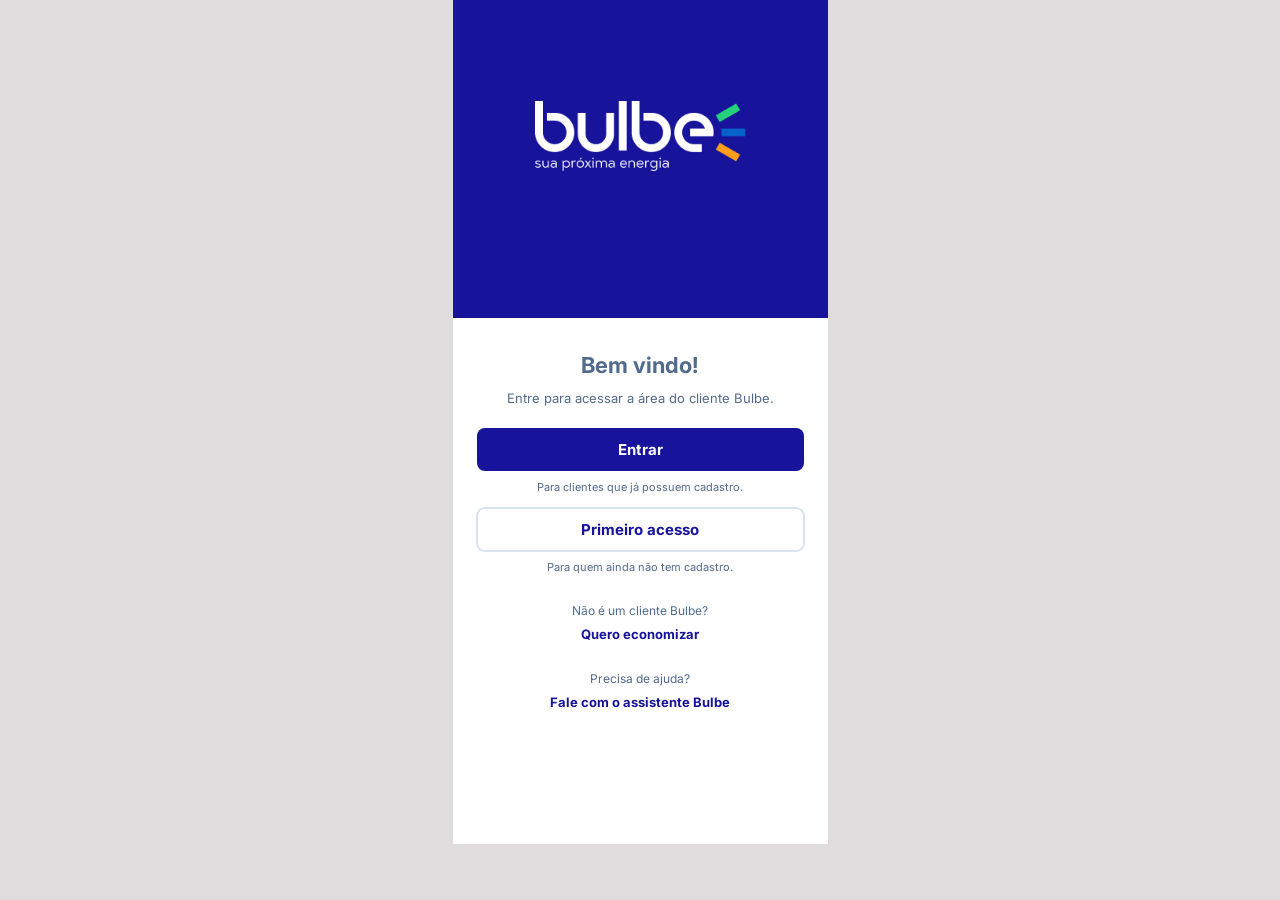
==== commit 5048ec39: "fix: padroniza visual do MVP Bulbe" ====
--- a/pages/acesso.html
+++ b/pages/acesso.html
@@ -33,6 +33,7 @@
             <a class="acesso__link" href="US1.html">Fale com o assistente Bulbe</a>
         </section>
     </main>
+    <script src="../assets/js/navigation.js"></script>
     <script src="../assets/js/acesso.js"></script>
 </body>
 
--- a/assets/css/style.css
+++ b/assets/css/style.css
@@ -12,6 +12,8 @@
   --border: #d8e4f2;
   --muted: #8195b2;
   --green: #009f70;
+  --screen-width: 375px;
+  --screen-max-height: 844px;
 }
 
 html {
@@ -25,6 +27,63 @@
   color: var(--blue);
   font-family: Arial, Helvetica, sans-serif;
   background: #dedcdc;
+}
+
+body.pagina-inicial {
+  min-height: 100dvh;
+  display: flex;
+  justify-content: center;
+  background: #dedcdc;
+}
+
+.home-screen {
+  width: min(100%, var(--screen-width));
+  height: min(var(--screen-max-height), 100dvh);
+  min-height: min(var(--screen-max-height), 100dvh);
+  margin: 0 auto;
+  padding: 40px 28px;
+  display: flex;
+  flex-direction: column;
+  align-items: center;
+  justify-content: center;
+  overflow-x: hidden;
+  overflow-y: auto;
+  background: #fff;
+  border-radius: 16px;
+  box-shadow: 0 10px 40px rgba(0, 0, 0, 0.08);
+  text-align: center;
+}
+
+.home-screen img {
+  width: 150px;
+  height: auto;
+}
+
+.home-screen h1 {
+  margin: 32px 0 12px;
+  color: var(--blue);
+  font-size: clamp(1.7rem, 7vw, 2.3rem);
+}
+
+.home-screen p {
+  margin: 0 0 28px;
+  color: #526b8d;
+  line-height: 1.6;
+}
+
+.home-screen a {
+  display: inline-block;
+  padding: 14px 24px;
+  border-radius: 8px;
+  background: var(--blue);
+  color: #fff;
+  font-weight: 700;
+  text-decoration: none;
+}
+
+.home-screen a:focus-visible {
+  outline: 3px solid var(--green);
+  outline-offset: 3px;
 }
 
 button,
@@ -89,12 +148,14 @@
 
 .phone-screen {
   width: 100%;
-  max-width: 375px;
-  min-height: 667px;
+  max-width: var(--screen-width);
+  height: min(var(--screen-max-height), 100dvh);
+  min-height: min(var(--screen-max-height), 100dvh);
   margin: 0 auto;
   padding-bottom: 17px;
   background: #fff;
-  overflow: hidden;
+  overflow-x: hidden;
+  overflow-y: auto;
 }
 
 .success-banner {
@@ -418,7 +479,8 @@
 
 @media (max-width: 374px) {
   .phone-screen {
-    min-height: 100vh;
+    height: min(var(--screen-max-height), 100dvh);
+    min-height: min(var(--screen-max-height), 100dvh);
   }
 
   .chat {
@@ -445,11 +507,13 @@
 
   display: flex;
   flex-direction: column;
-  width: 100%;
-  max-width: 430px;
-  min-height: 100vh;
-  min-height: 100dvh;
+  width: min(100%, var(--screen-width));
+  max-width: none;
+  height: min(var(--screen-max-height), 100dvh);
+  min-height: min(var(--screen-max-height), 100dvh);
   margin: 0 auto;
+  overflow-x: hidden;
+  overflow-y: auto;
   background: var(--acesso-branco);
   color: var(--acesso-texto);
   font-family:
@@ -631,7 +695,7 @@
 
   --fonte: "Poppins", system-ui, -apple-system, "Segoe UI", sans-serif;
   --margem: 26px;
-  --largura-max: 430px;
+  --largura-max: var(--screen-width);
 
   margin: 0;
   background: var(--cor-fundo);
@@ -646,9 +710,10 @@
 
 /* ===== Estrutura da tela ===== */
 .carrossel {
-  max-width: var(--largura-max);
-  min-height: 100dvh;
-  height: 100dvh;
+  width: min(100%, var(--screen-width));
+  max-width: none;
+  min-height: min(var(--screen-max-height), 100dvh);
+  height: min(var(--screen-max-height), 100dvh);
   margin: 0 auto;
   background: #fff;
   display: flex;
@@ -665,17 +730,6 @@
   display: flex;
   align-items: center;
   justify-content: space-between;
-}
-
-.carrossel__voltar {
-  display: inline-flex;
-  align-items: center;
-}
-
-.carrossel__seta {
-  width: 28px;
-  height: auto;
-  display: block;
 }
 
 .carrossel__logo {
@@ -1137,12 +1191,12 @@
 
 @media (min-width: 431px) {
   body.pagina-carrossel {
-    padding: 24px 0;
+    padding: 0;
   }
 
   .carrossel {
-    height: min(844px, calc(100dvh - 48px));
-    min-height: 0;
+    height: min(var(--screen-max-height), 100dvh);
+    min-height: min(var(--screen-max-height), 100dvh);
     border-radius: 24px;
     box-shadow: 0 10px 40px rgba(0, 0, 0, 0.08);
   }
@@ -1156,11 +1210,14 @@
 /* Estrutura das telas */
 
 .phone-screen.us3 {
+  display: flex;
+  flex-direction: column;
   padding-bottom: 0;
 }
 
 .us3 .screen {
-  min-height: 613px;
+  flex: 1 0 auto;
+  min-height: 0;
   padding: 22px 20px 12px;
   display: flex;
   flex-direction: column;
@@ -1357,7 +1414,8 @@
 
 @media (max-width: 374px) {
   .phone-screen.us3 {
-    min-height: 100vh;
+    height: min(var(--screen-max-height), 100dvh);
+    min-height: min(var(--screen-max-height), 100dvh);
   }
 
   .us3 .screen {
@@ -1377,13 +1435,29 @@
 /* Estrutura principal */
 
 .phone-screen.us4 {
-  min-height: 100vh;
-  min-height: 100dvh;
+  min-height: min(var(--screen-max-height), 100dvh);
   position: relative;
   display: flex;
   flex-direction: column;
   box-shadow: 0 4px 14px rgba(0, 0, 0, 0.08);
 }
+
+/* Keep the confirmation content visible and scrollable on short screens. */
+.phone-screen.us4.is-confirmation {
+  height: min(var(--screen-max-height), 100dvh);
+  min-height: min(var(--screen-max-height), 100dvh);
+  padding-bottom: 8px;
+  overflow-y: auto;
+}
+
+.us4 .brand-header {
+  position: sticky;
+  top: 0;
+  z-index: 5;
+  flex: 0 0 55px;
+}
+
+.us4.is-confirmation .brand-header { position: relative; top: auto; }
 
 /* Barra de progresso */
 
@@ -1421,14 +1495,19 @@
 
 .us4 .screen-step.active {
   display: flex;
+  flex: 0 0 auto;
+  min-height: calc(100% - 59px);
 }
 
 /* Conteúdo */
 
 .us4 .content-wrapper {
-  flex: 1;
+  flex: 0 0 auto;
+  min-width: 0;
   padding: 10px 16px 20px;
 }
+
+.us4 .screen-step.active .content-wrapper { flex: 1 0 auto; }
 
 .us4 .page-title {
   margin: 12px 0 6px;
@@ -1577,6 +1656,8 @@
 }
 
 .us4 .term-content {
+  min-width: 0;
+  overflow-wrap: anywhere;
   padding: 0 14px 12px;
   border-top: 1px solid #edf2f7;
   background: #fcfdfe;
@@ -1662,12 +1743,12 @@
 }
 
 .us4 .important-box strong {
-  font-size: 10px;
+  font-size: 11px;
 }
 
 .us4 .important-box p {
   max-width: none;
-  font-size: 11px;
+  font-size: 12px;
 }
 
 /* Botão de ajuda */
@@ -1677,7 +1758,7 @@
   display: flex;
   justify-content: flex-end;
   padding: 0 16px;
-  margin-top: auto;
+  margin-top: 12px;
   margin-bottom: 12px;
 }
 
@@ -1694,12 +1775,13 @@
   font-size: 11px;
   font-weight: 700;
   cursor: pointer;
+  text-decoration: none;
 }
 
 /* Rodapé e botão principal */
 
 .us4 .footer-action {
-  margin-top: auto;
+  margin-top: 0;
   padding: 12px 16px 16px;
   background: #fff;
 }
@@ -1720,6 +1802,38 @@
   outline-offset: 3px;
 }
 
+.us4 #step3.screen-step.active {
+  flex: 1 0 auto;
+  min-height: 0;
+  justify-content: flex-start;
+  gap: 14px;
+}
+
+.us4 #step3 .content-wrapper {
+  display: flex;
+  flex: 1 0 auto;
+  flex-direction: column;
+  justify-content: flex-start;
+  margin: 12px 16px 0;
+  padding: 18px;
+  border: 1px solid #e2ebf4;
+  border-radius: 12px;
+  background: #fbfdff;
+}
+
+.us4 #step3 .success-banner { min-height: 42px; font-size: 13px; }
+.us4 #step3 .page-title { margin: 10px 0 0; font-size: 23px; }
+.us4 #step3 .important-box { min-height: 88px; margin-top: 10px; padding: 14px; }
+.us4 #step3 .floating-help { justify-content: flex-start; margin: 10px 0 0; padding: 0; }
+.us4 #step3 .footer-action { padding: 0 16px 12px; }
+
+@media (max-width: 374px) {
+  .us4 .content-wrapper { padding-left: 12px; padding-right: 12px; }
+  .us4 .term-row { padding: 11px 12px; }
+  .us4 #step3 .content-wrapper { margin: 10px 12px 0; padding: 14px; }
+  .us4 #step3 .footer-action { padding: 0 12px 12px; }
+}
+
 /* =====================================================
    PARTE 7 — US5: ACOMPANHAMENTO DA ADESÃO
 ===================================================== */
@@ -1727,10 +1841,18 @@
 /* Estrutura principal */
 
 .phone-screen.us5 {
-  max-width: 430px;
-  min-height: 100vh;
-  min-height: 100dvh;
+  max-width: var(--screen-width);
   padding-bottom: 0;
+  display: flex;
+  flex-direction: column;
+}
+
+/* Mantém o retorno e a marca acessíveis durante a rolagem do acompanhamento. */
+.us5 .brand-header {
+  position: sticky;
+  top: 0;
+  z-index: 2;
+  flex: 0 0 55px;
 }
 
 /* Cabeçalho e indicador de etapa */
@@ -1748,8 +1870,13 @@
   padding: 15px;
 }
 
+.us5 #tela2 {
+  padding-top: 18px;
+  padding-bottom: 24px;
+}
+
 .us5 .tela h1 {
-  margin: 0 0 25px;
+  margin: 0 0 16px;
   color: var(--blue);
   font-size: 23px;
   line-height: 1.2;
@@ -1767,8 +1894,7 @@
 /* Primeira tela */
 
 .us5 #tela1 {
-  min-height: calc(100vh - 55px);
-  min-height: calc(100dvh - 55px);
+  min-height: calc(100% - 55px);
   display: flex;
   flex-direction: column;
 }
@@ -1832,7 +1958,7 @@
 /* Segunda tela — acompanhamento */
 
 .us5 .acompanhamento {
-  margin-top: 15px;
+  margin-top: 12px;
   padding: 20px 15px;
   border-radius: 8px;
   background: #edf5fc;
@@ -1953,7 +2079,7 @@
 /* Cartão de dicas */
 
 .us5 .dicas {
-  margin-top: 40px;
+  margin-top: 24px;
   padding: 12px;
   border-radius: 7px;
   background: #edf5fc;
@@ -1982,7 +2108,8 @@
 
 @media (max-width: 480px) {
   .phone-screen.us5 {
-    max-width: 100%;
+    width: 100%;
+    max-width: var(--screen-width);
   }
 
   .us5 .tela h1 {
